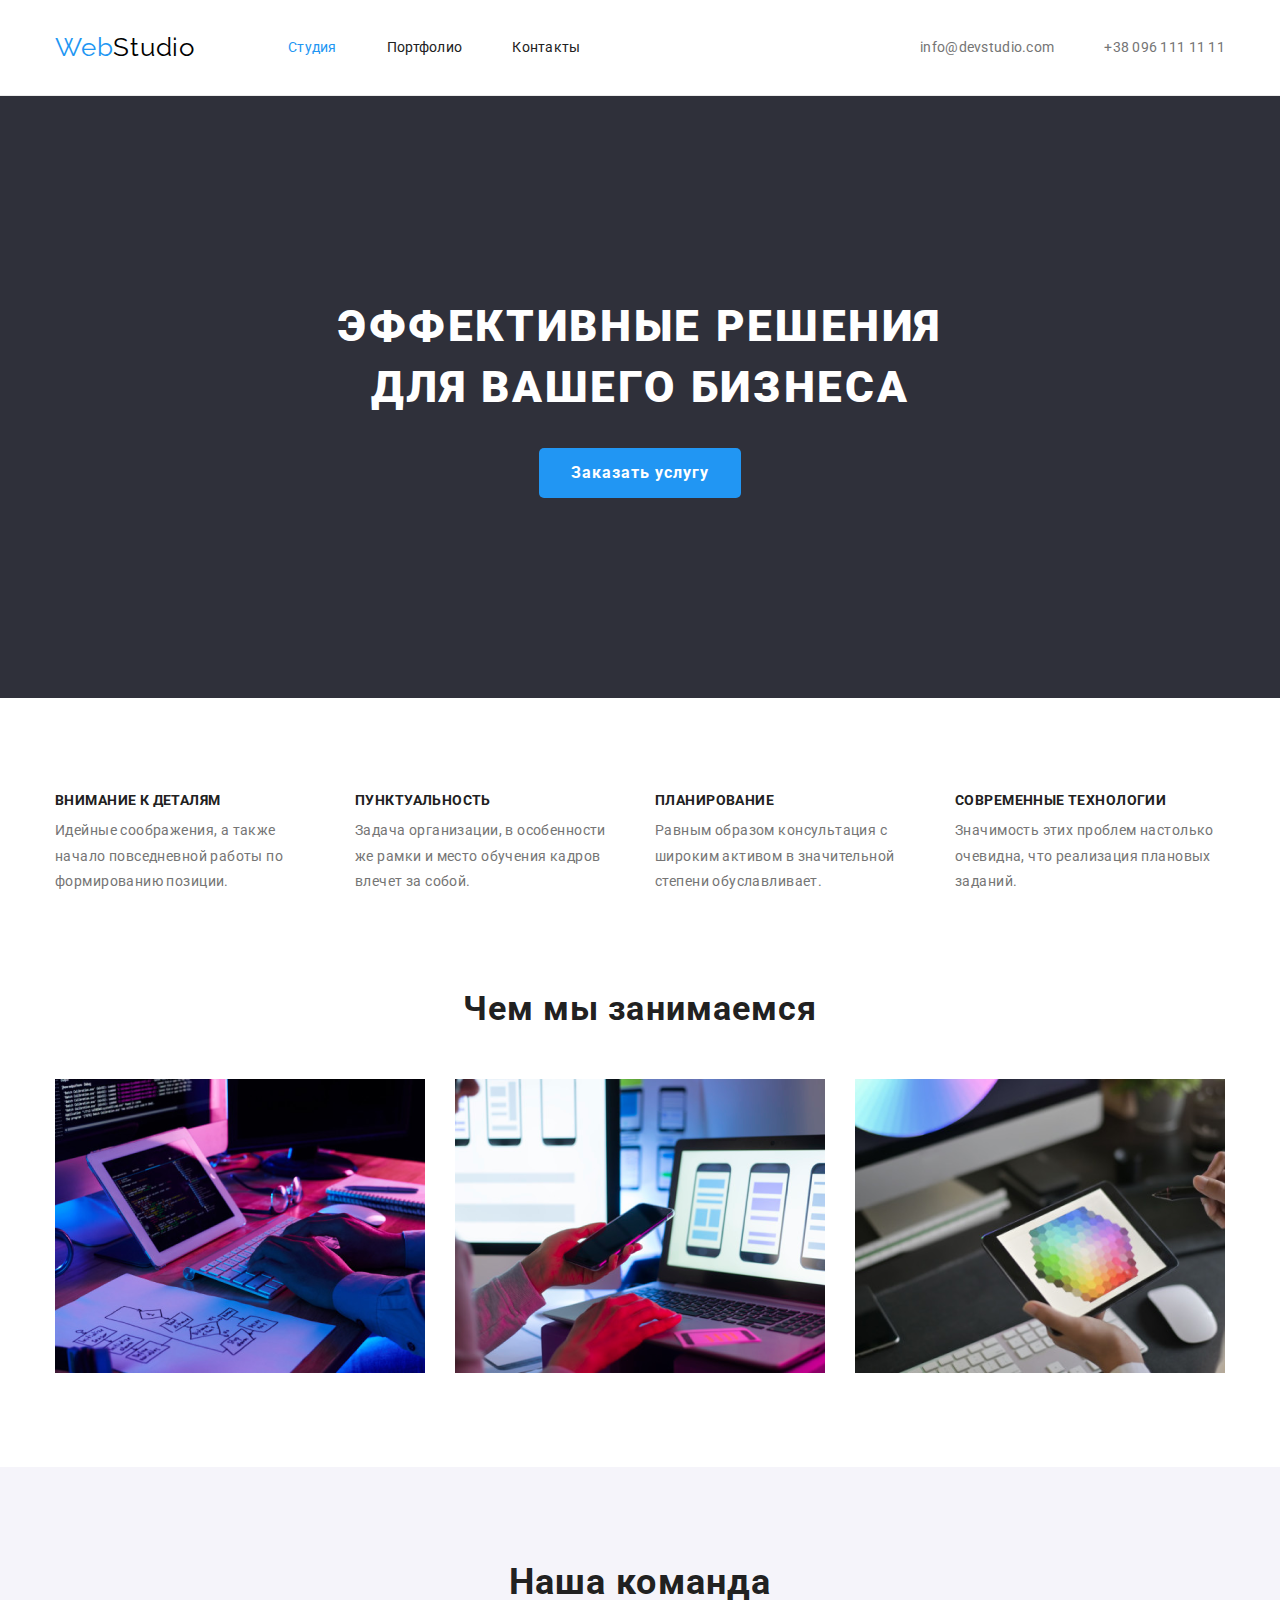
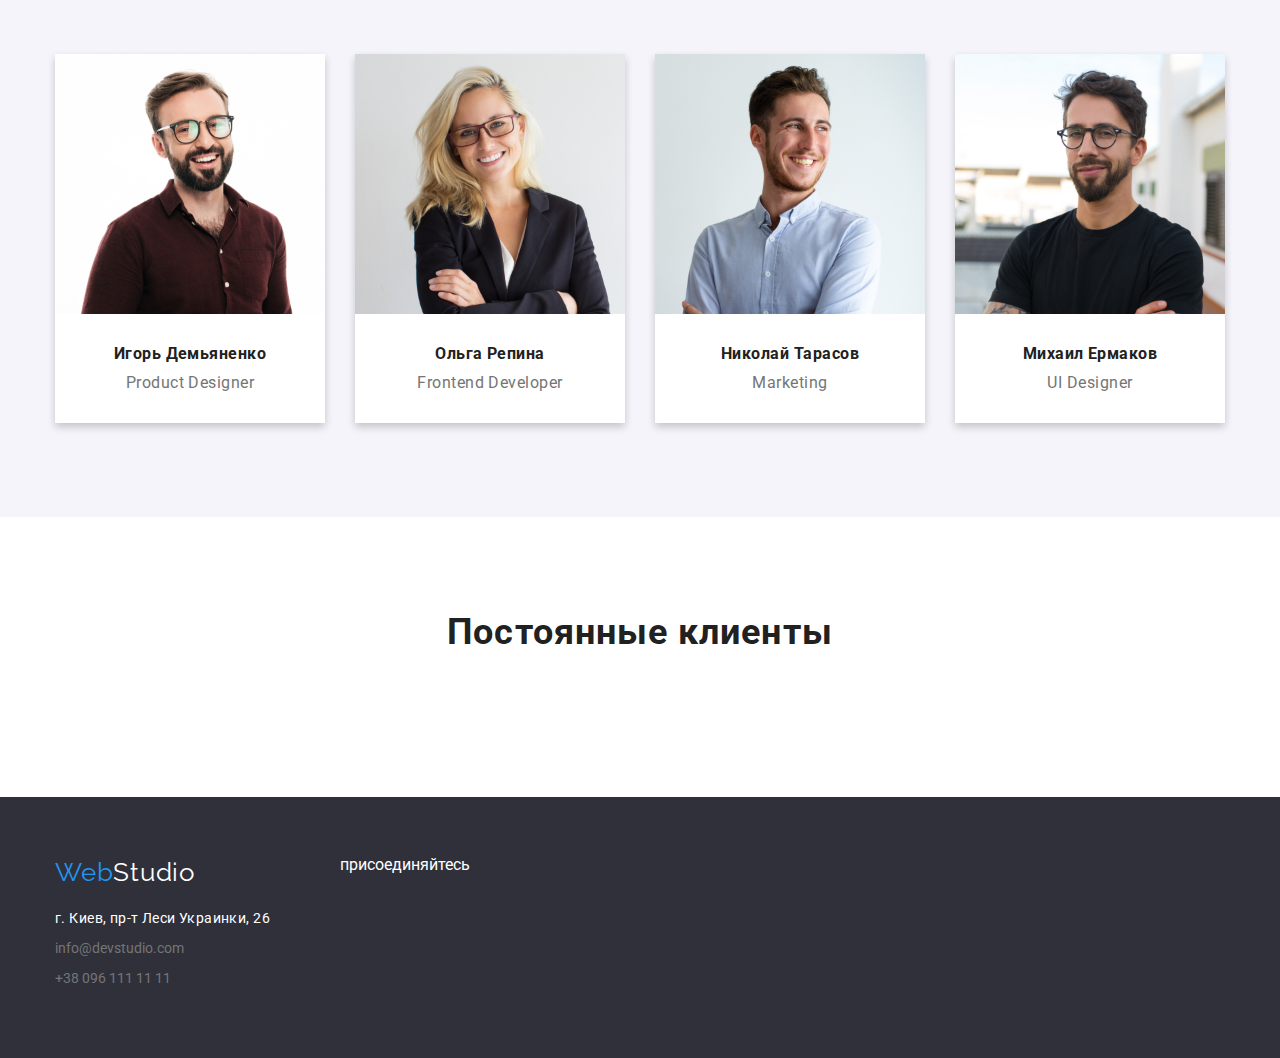
==== index.html @ 0200d891 "preparation for icons" ====
<!DOCTYPE html>
<html lang="en">
<head>
    <meta charset="UTF-8">
    <meta name="viewport" content="width=device-width, initial-scale=1.0">
    <meta http-equiv="X-UA-Compatible" content="ie=edge">
    <link rel="stylesheet" href="./css/normalize.css">
    <link rel="preconnect" href="https://fonts.gstatic.com">
    <link href="https://fonts.googleapis.com/css2?family=Roboto:wght@400;500;700;900&display=swap" rel="stylesheet">
    <link href="https://fonts.googleapis.com/css2?family=Raleway:wght@700&display=swap" rel="stylesheet">
    <link rel="stylesheet" href="./css/variables.css">
    <link rel="stylesheet" href="./css/style.css">
    <title>Studio</title>
</head>
<body>
    <header class="sec-header">
        <div class="container header">
            <nav class="header-nav">
                <a href="index.html"><span class="emblem">Web</span><span class="emblem-nav">Studio</span></a>
                <ul class="header-nav-list">
                    <li class="header-a"><a class="header-a-portfolio" href="index.html">Студия</a></li>
                    <li class="header-a"><a href="portfolio.html">Портфолио</a></li>
                    <li class="header-a"><a href="">Контакты</a></li>
                </ul>                                                                                 
            </nav>
            <ul class="header-nav-contacts">
                <li><a href="mailto:info@devstudio.com">info@devstudio.com</a></li>
                <li><a href="tel:+380961111111">+38 096 111 11 11</a></li>
            </ul>
        </div>
    </header>
    <main>
        <section class="ef-solutions">
            <div class="container solutions">
                <h1>Эффективные решения<br>для вашего бизнеса</h1>
                <button class="btn">Заказать услугу</button>
            </div>
        </section>
        <section class="sec-edge">
            <div class="container">
                <h2 hidden>Наши преимущества</h2>
                <ul class="edge">
                    <li>
                        <h3>Внимание к деталям</h3>
                        <p>Идейные соображения, а также начало повседневной работы по формированию позиции.</p>
                    </li>
                    <li>
                        <h3>Пунктуальность</h3>
                        <p>Задача организации, в особенности же рамки и место обучения кадров влечет за собой.</p>
                    </li>
                    <li>
                        <h3>Планирование</h3>
                        <p>Равным образом консультация с широким активом в значительной степени обуславливает.</p>
                    </li>
                    <li>
                        <h3>Современные технологии</h3>
                        <p>Значимость этих проблем настолько очевидна, что реализация плановых заданий.</p>
                    </li>
                </ul>
            </div>
        </section>
        <section class="we-doing">
            <div class="container ">
                <h2>Чем мы занимаемся</h2>
                <ul class="we-doing-images">
                    <li>
                        <img class="img" src="images/wawd_one.png" alt="ввод информации">
                    </li>
                    <li>
                        <img class="img" src="images/wawd_two.png" alt="сопоставление данных">
                    </li>
                    <li>
                        <img class="img" src="images/wawd_three.png" alt="анализ баз данных">
                    </li>
                </ul>
            </div>
        </section>
        <section class="sec-team">
            <div class="container">
                <h2>Наша команда</h2>
                <ul class="our-team">
                    <li>
                        <img src="./images/dem_igor.jpg" alt="Игорь Демьяненко">
                        <div class="team-card-text">
                            <h3>Игорь Демьяненко</h3>
                            <p>Product Designer</p>
                        </div>
                    </li>
                    <li>
                        <img src="./images/rep_olga.jpg" alt="Ольга Репина">
                        <div class="team-card-text">
                            <h3>Ольга Репина</h3>
                            <p>Frontend Developer</p>
                        </div>
                    </li>
                    <li>
                        <img src="./images/tar_nik.jpg" alt="Николай Тарасов">
                        <div class="team-card-text">
                            <h3>Николай Тарасов</h3>
                            <p>Marketing</p>
                        </div>
                    </li>
                    <li>
                        <img src="./images/erm_mich.jpg" alt="Михаил Ермаков">
                        <div class="team-card-text">
                            <h3>Михаил Ермаков</h3>
                            <p>UI Designer</p>
                        </div>
                    </li>
                </ul>
            </div>
        </section>
        <section class="const-clients">
            <div class="container">
                <h2>Постоянные клиенты</h2>
                <ul class="clients">
                    <li>
                    </li>
                    <li>
                    </li>
                    <li>
                    </li>
                    <li>
                    </li>
                    <li>
                    </li>
                    <li>
                    </li>
                </ul>
            </div>
        </section>
    </main> 
    <footer class="footer">
        <div class="container">
            <div class="footer-em">
                <a href="index.html"><span class="emblem">Web</span><span class="emblem-footer">Studio</span></a>
                <address class="footer-ad">г. Киев, пр-т Леси Украинки, 26</address>
                <ul>
                    <li><a href="mailto:info@devstudio.com">info@devstudio.com</a></li>
                    <li><a href="tel:+380961111111">+38 096 111 11 11</a></li>
                </ul>
            </div>
            <div class="footer-join">
                <p>присоединяйтесь</p>
                <ul>
                    <li></li>
                    <li></li>
                    <li></li>
                    <li></li>
                </ul>
            </div>
        </div>
    </footer> 
</body>
</html>
---- css/variables.css ----
:root {
    --main-text: rgba(33, 33, 33, 1);
    --ad-main-text: rgba(117, 117, 117, 1);
    --ad-hover-text: rgba(33, 150, 243, 1);
    --on-back-text-op60: rgba(255, 255, 255, 0.6);
    --on-back-text: rgba(255, 255, 255, 1);
    --emblem-text: rgba(0,0,0,1);
    --back-main: rgba(47, 48, 58, 1);
    --back-ad-main: rgba(245, 244, 250, 1);
    --back-ad-hover: rgba(33, 150, 243, 1);
    --back-team: rgba(255, 255, 255, 1);
    --line-view: rgba(238,238,238,1);
    --header-border: rgba(236,236,236,1);
}
---- css/style.css ----
body {
    font-family: 'Roboto', sans-serif;
    color: var(--main-text);
    line-height: 1.0;
}
img {
    display: block;
    max-width: 100%;
    height: auto;
}
.container {
    width: 1200px;
    padding: 0 15px;
    margin: 0 auto;
}
/* секция HEADER */
.sec-header {
    border-bottom: 1px solid var(--header-border);
}
.header,
.header-nav,  
.header-nav-list, 
.header-nav-contacts {
    display: flex;
}
.header {
    justify-content: space-between;
    align-items: center;
 }
.emblem {
    color: var(--ad-hover-text); 
    line-height: 1.2;
    letter-spacing: 0.03em;
}
.emblem-nav {
    color: var(--emblem-text);
    line-height: 1.2;
    letter-spacing: 0.03em;
}
.header-nav > a,
.footer-em > a {
    font-family: 'Raleway', sans-serif;
    font-size: 26px;
    padding-top: 32px;
    padding-bottom: 32px;
}
.header-nav-list {
    align-items: center;
    margin-left: 93px;
}
.header-nav-list a {
    display: block;
    color: var(--main-text);
    font-size: 14px;
    padding-top: 32px;
    padding-bottom: 32px;
    letter-spacing: 0.02em;
    line-height: 1.2;
}
.header-nav-list li {
    margin-right: 50px;
}
.header-nav-contacts li {
    margin-left: 50px;
}
.header-nav-list .header-a-portfolio {
    color: var(--ad-hover-text);
}
.header-nav-contacts a {
    display: block;
    color: var(--ad-main-text);
    font-size: 14px;
    letter-spacing: 0.02em;
    line-height: 1.2;
    padding-top: 32px;
    padding-bottom: 32px;
}
.header a:hover {
    color: var(--ad-hover-text);
    cursor: pointer;
}
/* секция ЭФФЕКТИВНЫЕ РЕШЕНИЯ */
.ef-solutions,
.footer {
    background-color: var(--back-main);
    padding: 200px 0;
}
.solutions {
    display: flex;
    flex-direction: column;
    align-items: center;
}
.solutions h1 {
    color: var(--on-back-text);
    justify-content: center;
    text-align: center;
    margin: 0 0 30px 0;
    font-size: 44px;
    font-weight: 900;
    text-transform: uppercase;
    letter-spacing: 0.06em;
    line-height: 1.38;
}
.btn {
    background-color: var(--back-ad-hover);
    color: var(--on-back-text);
    font-weight: 700;
    letter-spacing: 0.06em;
    line-height: 1.87;
    padding: 10px 32px;
    border-radius: 5px;
    border: none;
}
.btn:hover {
    cursor: pointer;
}
/* секция НАШИ ПРЕИМУЩЕСТВА */
.sec-edge {
    padding: 94px 0;
}
.edge {
    display: flex;
    justify-content: space-between;
}
.edge li {
    width: 270px;
}
.edge h3 {
    text-transform: uppercase;
    font-size: 14px;
    color: var(--main-text);
    margin: 0 0 10px 0;
    line-height: 1.2;
    letter-spacing: 0.03em;
}
.edge p {
    font-size: 14px;
    color: var(--ad-main-text);
    padding: 0;
    margin: 0;
    line-height: 1.8;
    letter-spacing: 0.03em;
}
/* секция ЧЕМ МЫ ЗАНИМАЕМСЯ */
.we-doing {
    padding-bottom: 94px;
}
.we-doing h2 {
    font-size: 34px;
    color: var(--main-text);
    text-align: center;
    line-height: 1.21;
    letter-spacing: 0.03em;
    margin: 0;
    margin-bottom: 50px;
}
.we-doing-images {
    display: flex;
    justify-content: space-between;
}
.img {
    width: 370px;
}
/* секция НАША КОМАНДА */
.sec-team {
    background-color: var(--back-ad-main);
    padding-top: 94px;
    padding-bottom: 94px;

}
.sec-team li:hover {
    cursor: pointer;
}
.sec-team h2 {
    color: var(--main-text);
    font-size: 36px;
    text-align: center;
    line-height: 1.2;
    letter-spacing: 0.03em;
    margin: 0;
    margin-bottom: 50px;
}
.our-team {
    display: flex;
    justify-content: space-between;
}
.our-team h3 {
    color: var(--main-text);
    font-size: 16px;
    line-height: 1.2;
    letter-spacing: 0.03em;
    margin: 0 0 10px 0;
}
.our-team p {
    color: var(--ad-main-text);
    line-height: 1.2;
    letter-spacing: 0.03em;
    margin: 0;
}
.our-team li {
    width: 270px;
    background-color: var(--back-team);
    box-shadow: 0 4px 8px 0 rgba(0,0,0,0.2);
}
.team-card-text {
    text-align: center;
    padding: 30px 0 30px 0;
}
/* секция ПОСТОЯННЫЕ КЛИЕНТЫ */
.const-clients {
    padding-top: 94px;
    padding-bottom: 94px;
}
.const-clients h2 {
    text-align: center;
    font-size: 36px;
    font-weight: bold;
    letter-spacing: 0.03em;
    line-height: 1.18;
    margin: 0 0 50px 0;
}

/* ПОРТФОЛИО */
.sec-view {
    padding: 94px 0 64px 0;
}
.sec-view li:hover {
    cursor: pointer;
}
.tools {
    display: flex;
    justify-content: center;
}
.tools li {
    margin-bottom: 50px;
}
.btns {
    background-color: var(--back-ad-main);
    color: var(--main-text);
    line-height: 1.6;
    letter-spacing: 0.04em;
    padding: 6px 22px;
    margin: 0 4px;
    border-radius: 5px;
    border: none;
    cursor: pointer;
}
.btns:hover {
    background-color: var(--back-ad-hover);
    color: var(--on-back-text);
}
.view {
    display: flex;
    flex-wrap: wrap;
    justify-content: space-between;
    margin: 0;
}
.view-card-text {
    padding: 20px 0 20px 24px;
}
.view li {
    width: 370px;
    border: 1px solid var(--line-view);
    margin-bottom: 30px;
}
.view h3 {
    color: var(--main-text);
    font-size: 18px;
    margin: 0 0 4px 0;
    line-height: 2.0;
}
.view p {
    color: var(--ad-main-text);
    line-height: 1.9;
    margin: 0;
}

/* секция FOOTER */
.footer {
    padding: 60px 0;
    margin: 0;
}
.footer .container {
    display: flex;
}
.footer-em {
    margin: 0 70px 0 0;
}
.footer-em > a {
    padding: 0;
}
.emblem-footer {
    color: var(--on-back-text);
    line-height: 1.2;
    letter-spacing: 0.03em;
}
.footer-ad {
    color: var(--on-back-text);
    font-size: 14px;
    line-height: 1.5;
    letter-spacing: 0.03em;
    margin: 20px 0 9px 0;
}
.footer li a {
    display: block;
    color: var(--ad-main-text);
    font-size: 14px;
    line-height: 1.5;
    margin: 0 0 9px 0;
}
.footer a:hover {
    color: var(--ad-hover-text);
    cursor: pointer;
}
.footer-join {
    color: var(--on-back-text);
}
.footer-join > p {
    margin: 0;
}
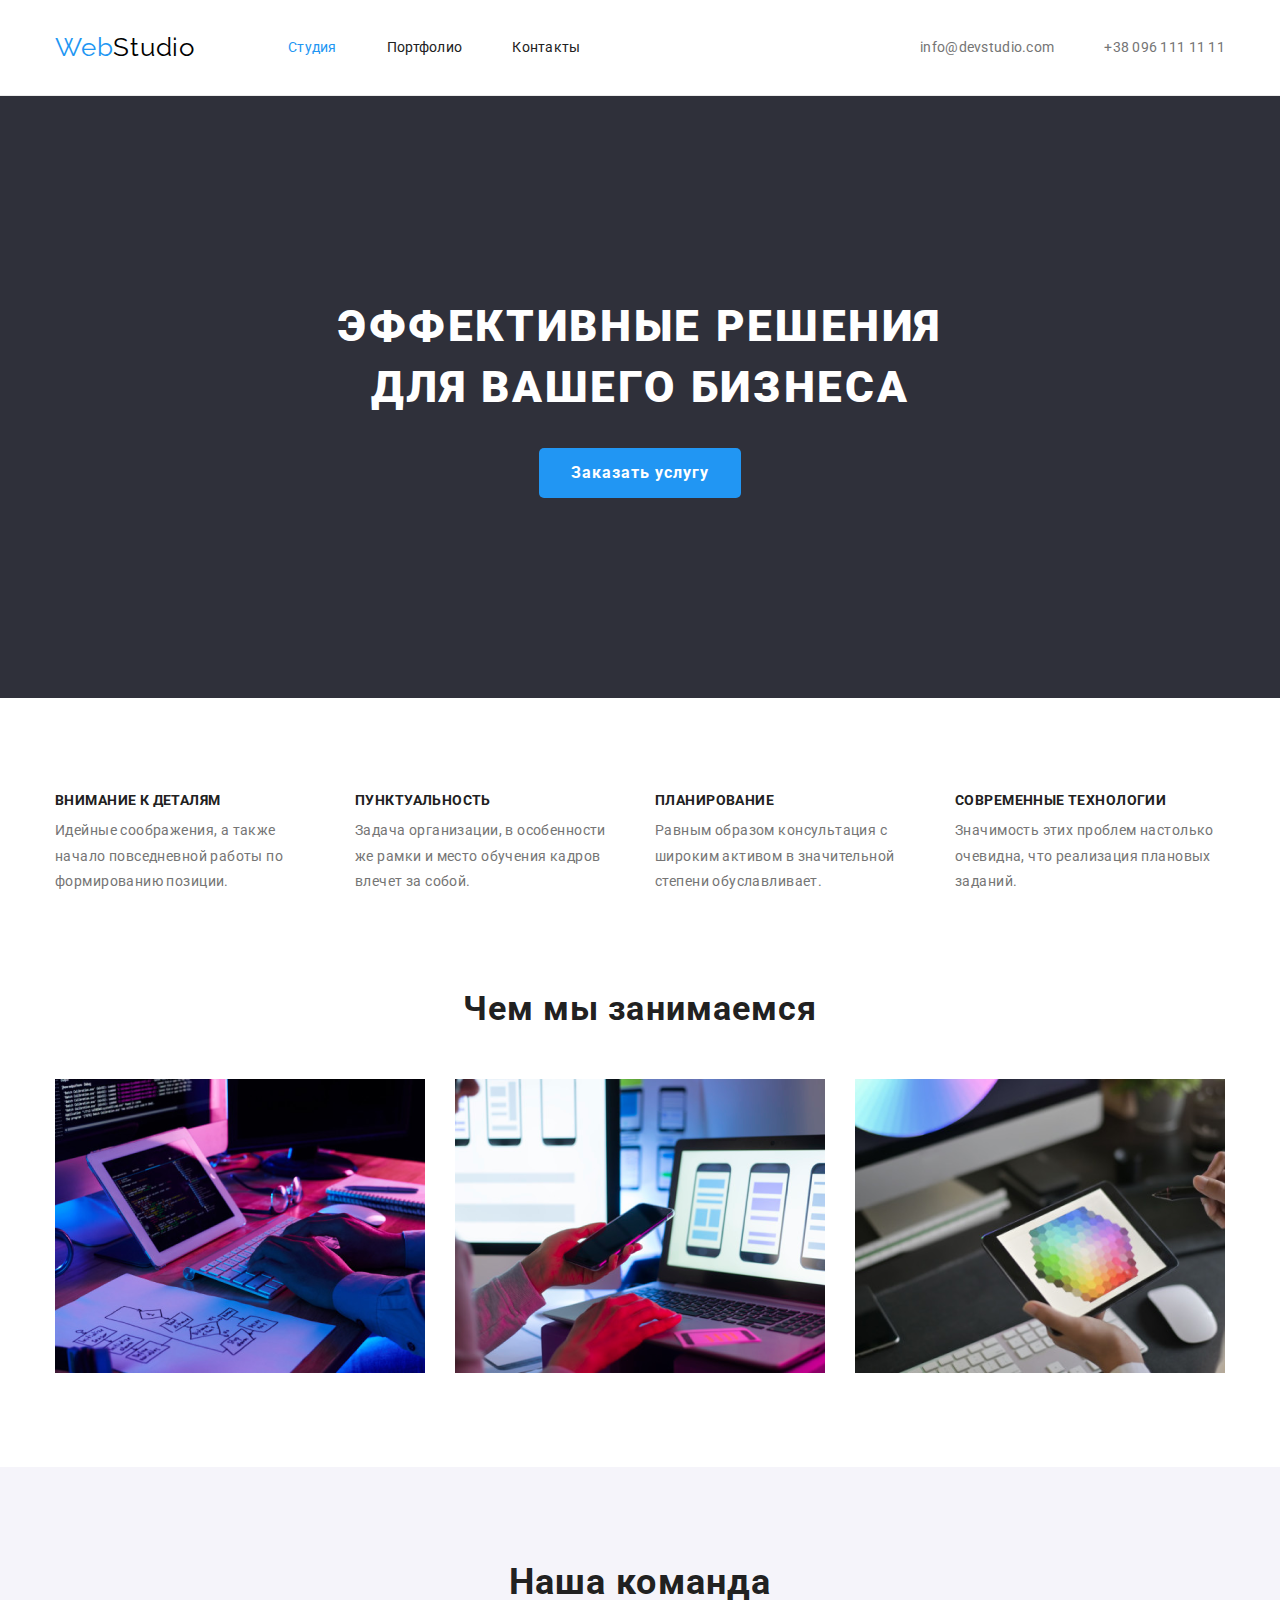
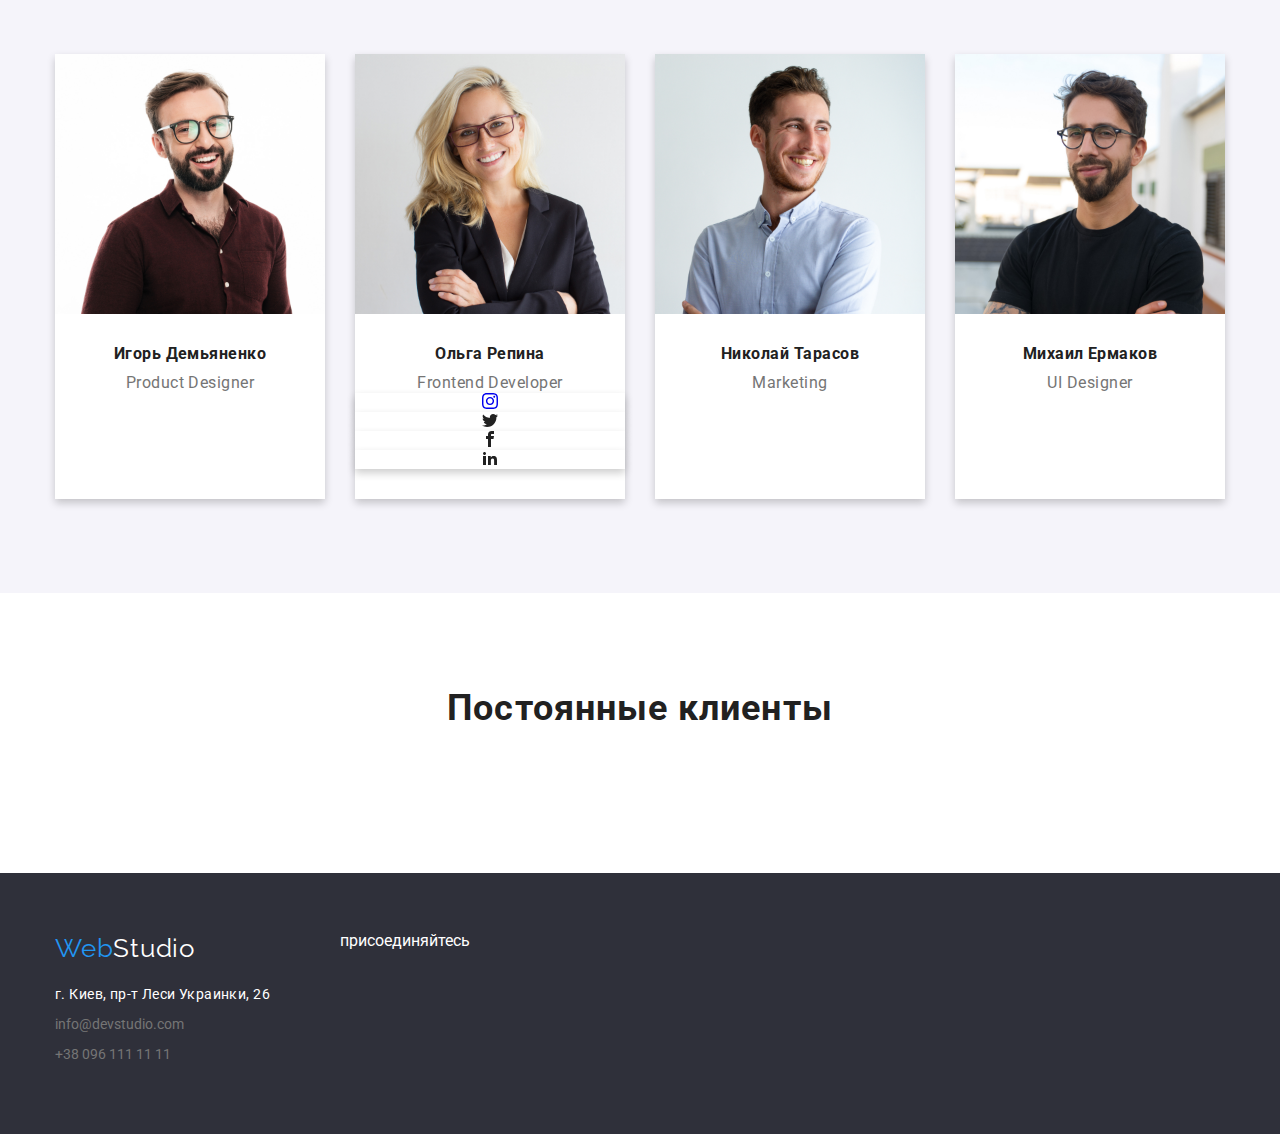
==== commit 61bfc747: "icon with problem" ====
--- a/index.html
+++ b/index.html
@@ -9,6 +9,7 @@
     <link href="https://fonts.googleapis.com/css2?family=Roboto:wght@400;500;700;900&display=swap" rel="stylesheet">
     <link href="https://fonts.googleapis.com/css2?family=Raleway:wght@700&display=swap" rel="stylesheet">
     <link rel="stylesheet" href="./css/variables.css">
+    <link rel="stylesheet" href="./images/icons/sprite.svg">
     <link rel="stylesheet" href="./css/style.css">
     <title>Studio</title>
 </head>
@@ -91,6 +92,31 @@
                         <div class="team-card-text">
                             <h3>Ольга Репина</h3>
                             <p>Frontend Developer</p>
+                            <ul>
+                                <li>
+                                    <a href="#">
+                                        <svg class="icon icon-instagram">
+                                            <use href="./images/icons/sprite.svg#icon-instagram"></use>
+                                            
+                                        </svg>
+                                    </a>
+                                </li>
+                                <li>
+                                    <svg class="icon icon-twitter">
+                                        <use href="./images/icons/sprite.svg#icon-twitter"></use>
+                                    </svg>
+                                </li>
+                                <li>
+                                    <svg class="icon icon-facebook">
+                                        <use xlink:href="./images/icons/sprite.svg#icon-facebook"></use>
+                                    </svg>
+                                </li>
+                                <li>
+                                    <svg class="icon icon-linkedin2">
+                                        <use xlink:href="./images/icons/sprite.svg#icon-linkedin2"></use>
+                                    </svg>
+                                </li>
+                            </ul>
                         </div>
                     </li>
                     <li>
@@ -115,16 +141,22 @@
                 <h2>Постоянные клиенты</h2>
                 <ul class="clients">
                     <li>
+                        
                     </li>
                     <li>
+
                     </li>
                     <li>
+
                     </li>
                     <li>
+
                     </li>
                     <li>
+
                     </li>
                     <li>
+
                     </li>
                 </ul>
             </div>
@@ -143,10 +175,18 @@
             <div class="footer-join">
                 <p>присоединяйтесь</p>
                 <ul>
-                    <li></li>
-                    <li></li>
-                    <li></li>
-                    <li></li>
+                    <li>
+
+                    </li>
+                    <li>
+
+                    </li>
+                    <li>
+
+                    </li>
+                    <li>
+
+                    </li>
                 </ul>
             </div>
         </div>
--- a/css/style.css
+++ b/css/style.css
@@ -8,6 +8,14 @@
     max-width: 100%;
     height: auto;
 }
+.icon {
+    display: inline-block;
+    width: 1em;
+    height: 1em;
+    stroke-width: 0;
+    stroke: currentColor;
+    fill: currentColor;
+  }
 .container {
     width: 1200px;
     padding: 0 15px;
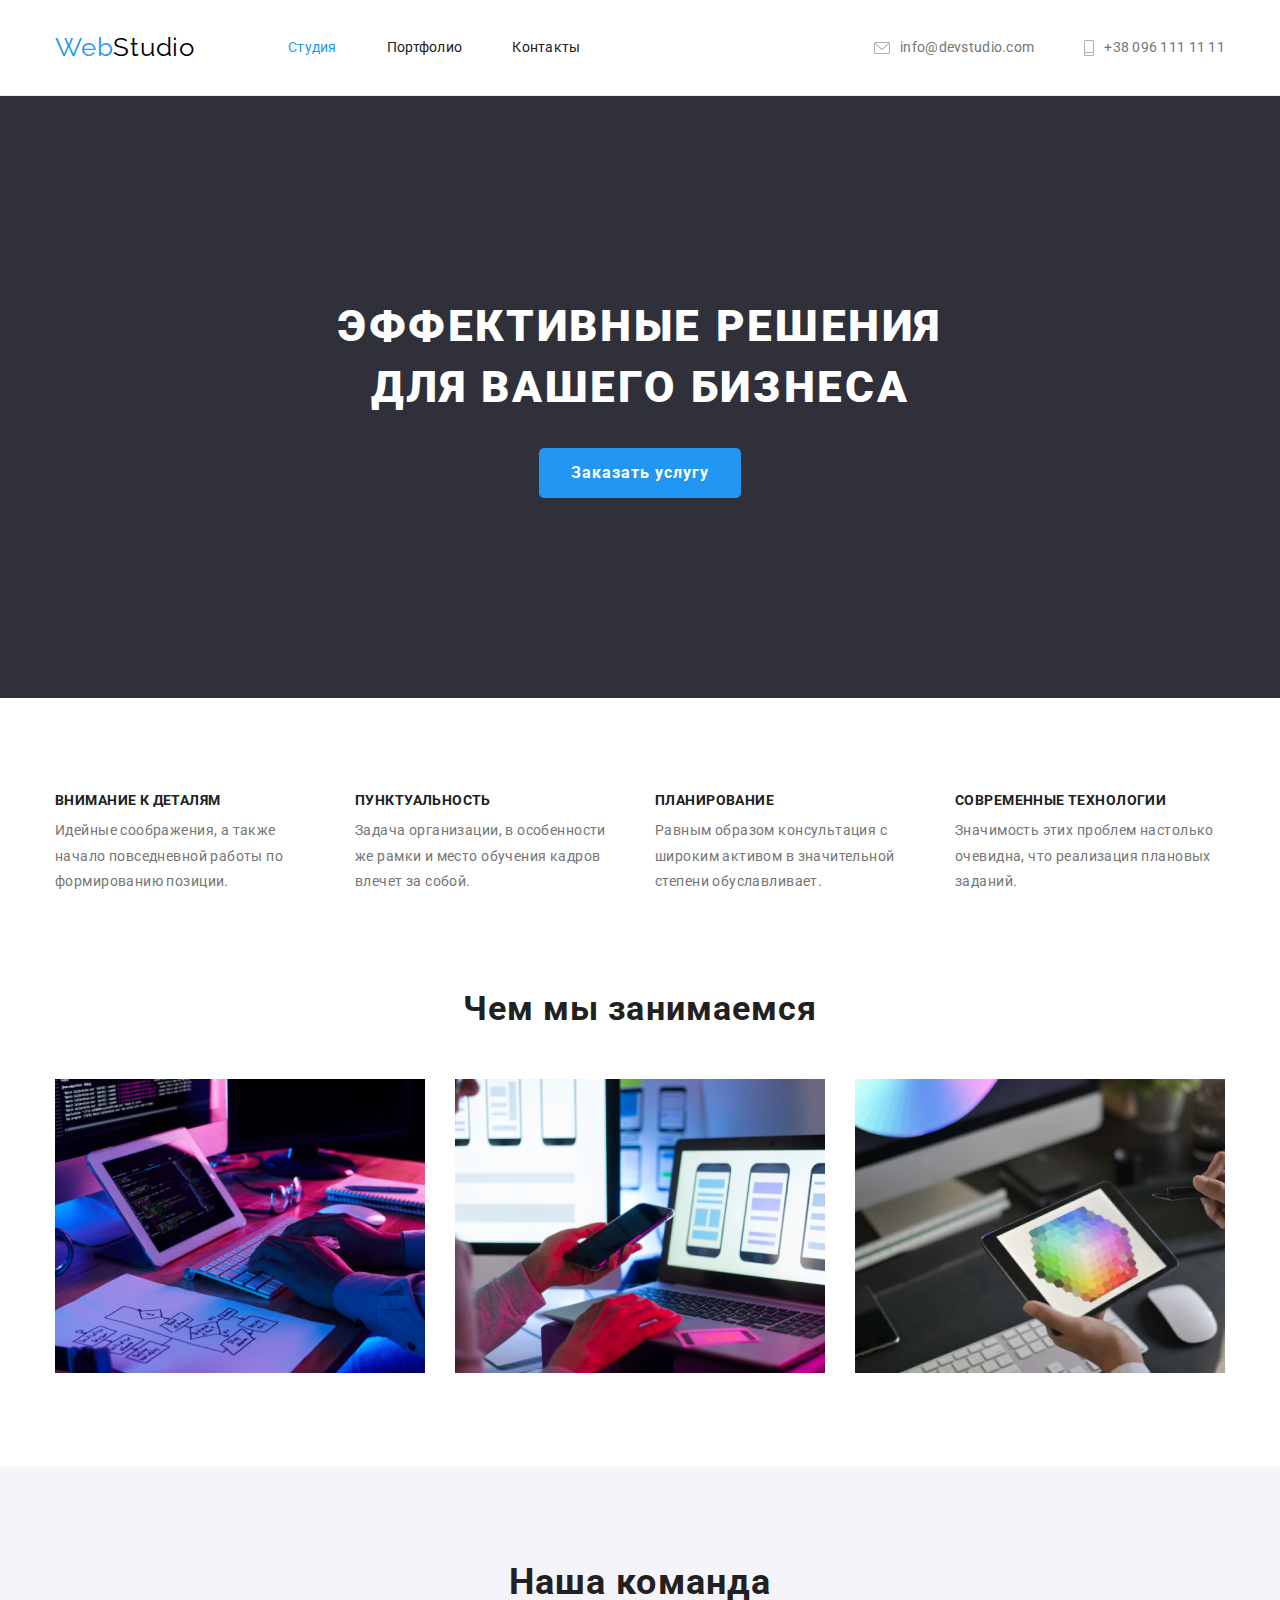
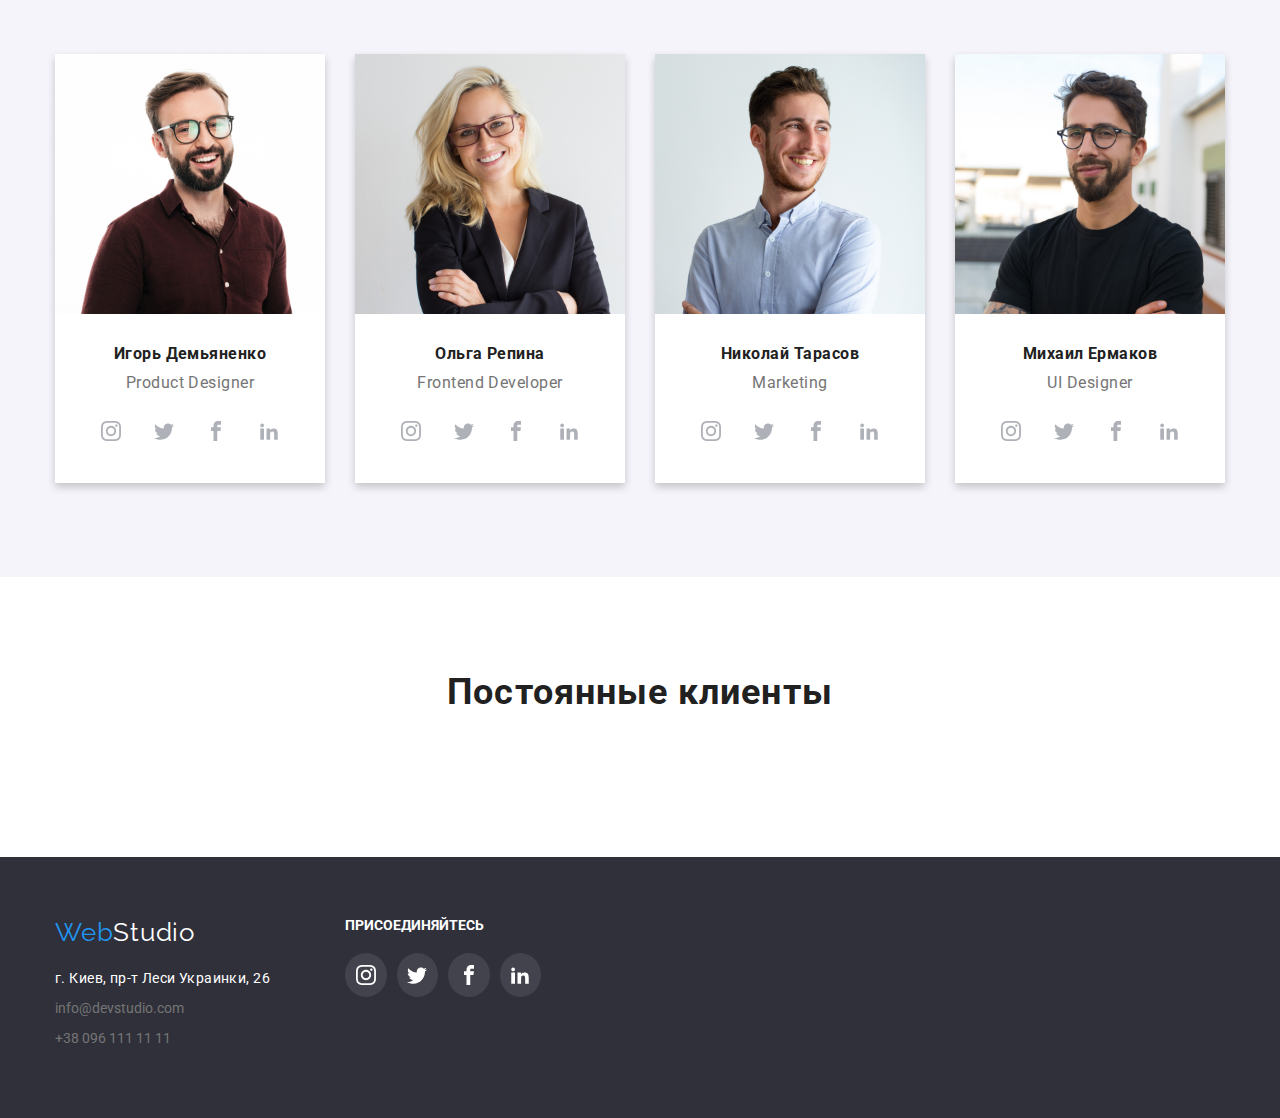
==== commit 8155a893: "social icon" ====
--- a/index.html
+++ b/index.html
@@ -25,8 +25,18 @@
                 </ul>                                                                                 
             </nav>
             <ul class="header-nav-contacts">
-                <li><a href="mailto:info@devstudio.com">info@devstudio.com</a></li>
-                <li><a href="tel:+380961111111">+38 096 111 11 11</a></li>
+                <li class="header-icon-text">
+                    <svg class="icon icon-envelope">
+                        <use href="./images/icons/sprite.svg#envelope"></use>
+                    </svg>
+                    <a href="mailto:info@devstudio.com">info@devstudio.com</a>
+                </li>
+                <li class="header-icon-text">
+                    <svg class="icon icon-phone">
+                        <use href="./images/icons/sprite.svg#phone"></use>
+                    </svg>
+                    <a href="tel:+380961111111">+38 096 111 11 11</a>
+                </li>
             </ul>
         </div>
     </header>
@@ -85,6 +95,37 @@
                         <div class="team-card-text">
                             <h3>Игорь Демьяненко</h3>
                             <p>Product Designer</p>
+                            <ul class="social-icon">
+                                <li>
+                                    <a href="">
+                                        <svg class="icon icon-team">
+                                        <use href="./images/icons/sprite.svg#icon-instagram" ></use>
+                                        </svg>
+                                    </a>
+                                </li>
+                                <li>
+                                    <a href="">
+                                        <svg class="icon icon-team">
+                                            <use href="./images/icons/sprite.svg#icon-twitter"></use>
+                                        </svg>
+                                    </a>
+                                </li>
+                                <li>
+                                    <a href="">
+                                        <svg class="icon icon-team">
+                                            <use xlink:href="./images/icons/sprite.svg#icon-facebook"></use>
+                                        </svg>
+                                    </a>
+                                </li>
+                                <li>
+                                    <a href="">
+                                        <svg class="icon icon-team">
+                                            <use xlink:href="./images/icons/sprite.svg#icon-linkedin2"></use>
+                                        </svg>
+                                    </a>
+                                </li>
+                            </ul>
+
                         </div>
                     </li>
                     <li>
@@ -92,29 +133,34 @@
                         <div class="team-card-text">
                             <h3>Ольга Репина</h3>
                             <p>Frontend Developer</p>
-                            <ul>
-                                <li>
-                                    <a href="#">
-                                        <svg class="icon icon-instagram">
-                                            <use href="./images/icons/sprite.svg#icon-instagram"></use>
-                                            
-                                        </svg>
-                                    </a>
-                                </li>
-                                <li>
-                                    <svg class="icon icon-twitter">
-                                        <use href="./images/icons/sprite.svg#icon-twitter"></use>
-                                    </svg>
-                                </li>
-                                <li>
-                                    <svg class="icon icon-facebook">
-                                        <use xlink:href="./images/icons/sprite.svg#icon-facebook"></use>
-                                    </svg>
-                                </li>
-                                <li>
-                                    <svg class="icon icon-linkedin2">
-                                        <use xlink:href="./images/icons/sprite.svg#icon-linkedin2"></use>
-                                    </svg>
+                            <ul class="social-icon">
+                                <li>
+                                    <a href="">
+                                        <svg class="icon icon-team">
+                                        <use href="./images/icons/sprite.svg#icon-instagram" ></use>
+                                        </svg>
+                                    </a>
+                                </li>
+                                <li>
+                                    <a href="">
+                                        <svg class="icon icon-team">
+                                            <use href="./images/icons/sprite.svg#icon-twitter"></use>
+                                        </svg>
+                                    </a>
+                                </li>
+                                <li>
+                                    <a href="">
+                                        <svg class="icon icon-team">
+                                            <use xlink:href="./images/icons/sprite.svg#icon-facebook"></use>
+                                        </svg>
+                                    </a>
+                                </li>
+                                <li>
+                                    <a href="">
+                                        <svg class="icon icon-team">
+                                            <use xlink:href="./images/icons/sprite.svg#icon-linkedin2"></use>
+                                        </svg>
+                                    </a>
                                 </li>
                             </ul>
                         </div>
@@ -124,6 +170,37 @@
                         <div class="team-card-text">
                             <h3>Николай Тарасов</h3>
                             <p>Marketing</p>
+                            <ul class="social-icon">
+                                <li>
+                                    <a href="">
+                                        <svg class="icon icon-team">
+                                        <use href="./images/icons/sprite.svg#icon-instagram" ></use>
+                                        </svg>
+                                    </a>
+                                </li>
+                                <li>
+                                    <a href="">
+                                        <svg class="icon icon-team">
+                                            <use href="./images/icons/sprite.svg#icon-twitter"></use>
+                                        </svg>
+                                    </a>
+                                </li>
+                                <li>
+                                    <a href="">
+                                        <svg class="icon icon-team">
+                                            <use href="./images/icons/sprite.svg#icon-facebook"></use>
+                                        </svg>
+                                    </a>
+                                </li>
+                                <li>
+                                    <a href="">
+                                        <svg class="icon icon-team">
+                                            <use xlink:href="./images/icons/sprite.svg#icon-linkedin2"></use>
+                                        </svg>
+                                    </a>
+                                </li>
+                            </ul>
+
                         </div>
                     </li>
                     <li>
@@ -131,6 +208,37 @@
                         <div class="team-card-text">
                             <h3>Михаил Ермаков</h3>
                             <p>UI Designer</p>
+                            <ul class="social-icon">
+                                <li>
+                                    <a href="">
+                                        <svg class="icon icon-team">
+                                        <use href="./images/icons/sprite.svg#icon-instagram" ></use>
+                                        </svg>
+                                    </a>
+                                </li>
+                                <li>
+                                    <a href="">
+                                        <svg class="icon icon-team">
+                                            <use href="./images/icons/sprite.svg#icon-twitter"></use>
+                                        </svg>
+                                    </a>
+                                </li>
+                                <li>
+                                    <a href="">
+                                        <svg class="icon icon-team">
+                                            <use xlink:href="./images/icons/sprite.svg#icon-facebook"></use>
+                                        </svg>
+                                    </a>
+                                </li>
+                                <li>
+                                    <a href="">
+                                        <svg class="icon icon-team">
+                                            <use xlink:href="./images/icons/sprite.svg#icon-linkedin2"></use>
+                                        </svg>
+                                    </a>
+                                </li>
+                            </ul>
+
                         </div>
                     </li>
                 </ul>
@@ -168,27 +276,47 @@
                 <a href="index.html"><span class="emblem">Web</span><span class="emblem-footer">Studio</span></a>
                 <address class="footer-ad">г. Киев, пр-т Леси Украинки, 26</address>
                 <ul>
-                    <li><a href="mailto:info@devstudio.com">info@devstudio.com</a></li>
-                    <li><a href="tel:+380961111111">+38 096 111 11 11</a></li>
+                    <li>
+                        <a class="footer-a" href="mailto:info@devstudio.com">info@devstudio.com</a>
+                    </li>
+                    <li>
+                        <a class="footer-a" href="tel:+380961111111">+38 096 111 11 11</a>
+                    </li>
                 </ul>
             </div>
             <div class="footer-join">
                 <p>присоединяйтесь</p>
-                <ul>
-                    <li>
-
-                    </li>
-                    <li>
-
-                    </li>
-                    <li>
-
-                    </li>
-                    <li>
-
-                    </li>
-                </ul>
-            </div>
+                <ul class="social-icon">
+                    <li>
+                        <a class="footer-social-icon-a" href="">
+                            <svg class="icon icon-f">
+                                <use href="./images/icons/sprite.svg#icon-instagram" ></use>
+                            </svg>
+                        </a>
+                    </li>
+                    <li>
+                        <a class="footer-social-icon-a"href="">
+                            <svg class="icon icon-f">
+                                <use href="./images/icons/sprite.svg#icon-twitter"></use>
+                            </svg>
+                        </a>
+                    </li>
+                    <li>
+                        <a class="footer-social-icon-a"href="">
+                            <svg class="icon icon-f">
+                                <use href="./images/icons/sprite.svg#icon-facebook"></use>
+                            </svg>
+                        </a>
+                    </li>
+                    <li>
+                        <a class="footer-social-icon-a"href="">
+                            <svg class="icon icon-f">
+                                <use href="./images/icons/sprite.svg#icon-linkedin2"></use>
+                            </svg>
+                        </a>
+                    </li>
+                </ul>
+</div>
         </div>
     </footer> 
 </body>
--- a/css/variables.css
+++ b/css/variables.css
@@ -11,6 +11,8 @@
     --back-team: rgba(255, 255, 255, 1);
     --line-view: rgba(238,238,238,1);
     --header-border: rgba(236,236,236,1);
+    --social-icon-main: rgba(175,177,184,1);
+    --social-icon-ad-main: rgba(238,238,238,0.1);
 }
 
 
--- a/css/style.css
+++ b/css/style.css
@@ -10,11 +10,10 @@
 }
 .icon {
     display: inline-block;
-    width: 1em;
-    height: 1em;
+    width: 20px;
+    height: 44px;
     stroke-width: 0;
-    stroke: currentColor;
-    fill: currentColor;
+    fill: var(--social-icon-main);
   }
 .container {
     width: 1200px;
@@ -82,9 +81,27 @@
     line-height: 1.2;
     padding-top: 32px;
     padding-bottom: 32px;
+    margin-left: 10px;
 }
 .header a:hover {
     color: var(--ad-hover-text);
+    cursor: pointer;
+}
+.header-icon-text {
+    display: flex;
+    align-items: center;
+}
+.icon-envelope {
+    width: 16px;
+}
+.icon-envelope:hover {
+    fill: var(--ad-hover-text);
+}
+.icon-phone {
+    width: 10px;
+}
+.icon-phone:hover {
+    fill: var(--ad-hover-text);
     cursor: pointer;
 }
 /* секция ЭФФЕКТИВНЫЕ РЕШЕНИЯ */
@@ -174,10 +191,6 @@
     background-color: var(--back-ad-main);
     padding-top: 94px;
     padding-bottom: 94px;
-
-}
-.sec-team li:hover {
-    cursor: pointer;
 }
 .sec-team h2 {
     color: var(--main-text);
@@ -205,7 +218,7 @@
     letter-spacing: 0.03em;
     margin: 0;
 }
-.our-team li {
+.our-team > li {
     width: 270px;
     background-color: var(--back-team);
     box-shadow: 0 4px 8px 0 rgba(0,0,0,0.2);
@@ -213,6 +226,22 @@
 .team-card-text {
     text-align: center;
     padding: 30px 0 30px 0;
+}
+.social-icon {
+    display: flex;
+    padding: 16px 30px 0px 30px;
+}
+.social-icon li {
+    width: 44px;
+    height: 44px;
+    border-radius: 50%;
+    margin: 0 5px;
+}
+.social-icon li:hover {
+    background-color: var(--back-ad-hover);
+}
+.icon-team:hover {
+    fill: var(--on-back-text);
 }
 /* секция ПОСТОЯННЫЕ КЛИЕНТЫ */
 .const-clients {
@@ -309,7 +338,7 @@
     letter-spacing: 0.03em;
     margin: 20px 0 9px 0;
 }
-.footer li a {
+.footer-a {
     display: block;
     color: var(--ad-main-text);
     font-size: 14px;
@@ -325,5 +354,26 @@
 }
 .footer-join > p {
     margin: 0;
+    padding-left: 5px;
+    text-transform: uppercase;
+    font-weight: 700;
+    font-size: 14px;
+    line-height: 1.15;
+}
+.footer .social-icon {
+    width: 206px;
+    padding: 20px 0 0 0;
+}
+.footer-social-icon-a {
+    display: flex;
+    justify-content: center;
+    background-color: var(--social-icon-ad-main);
+    border-radius: 50%;
+}
+.footer-social-icon-a:hover {
+    background-color: var(--back-ad-hover);
+}
+.icon-f {
+    fill: var(--on-back-text);
 }
 
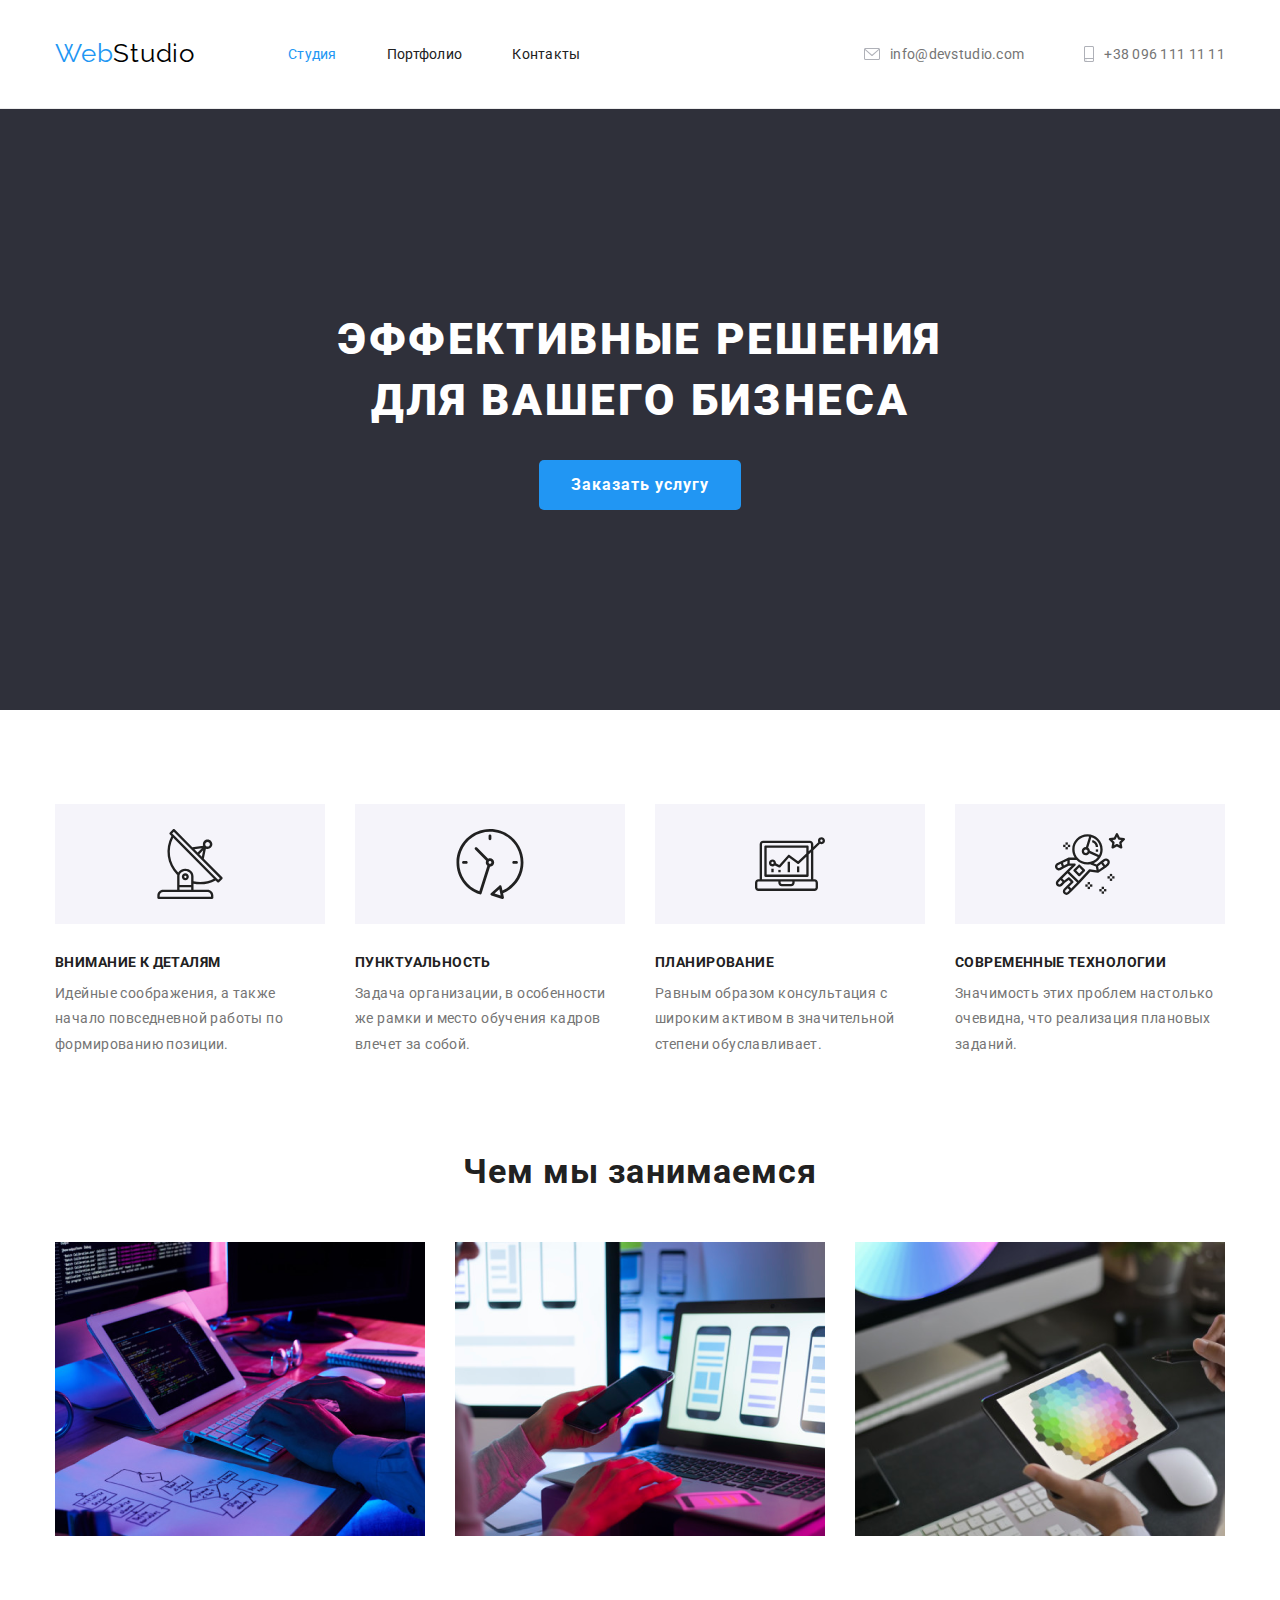
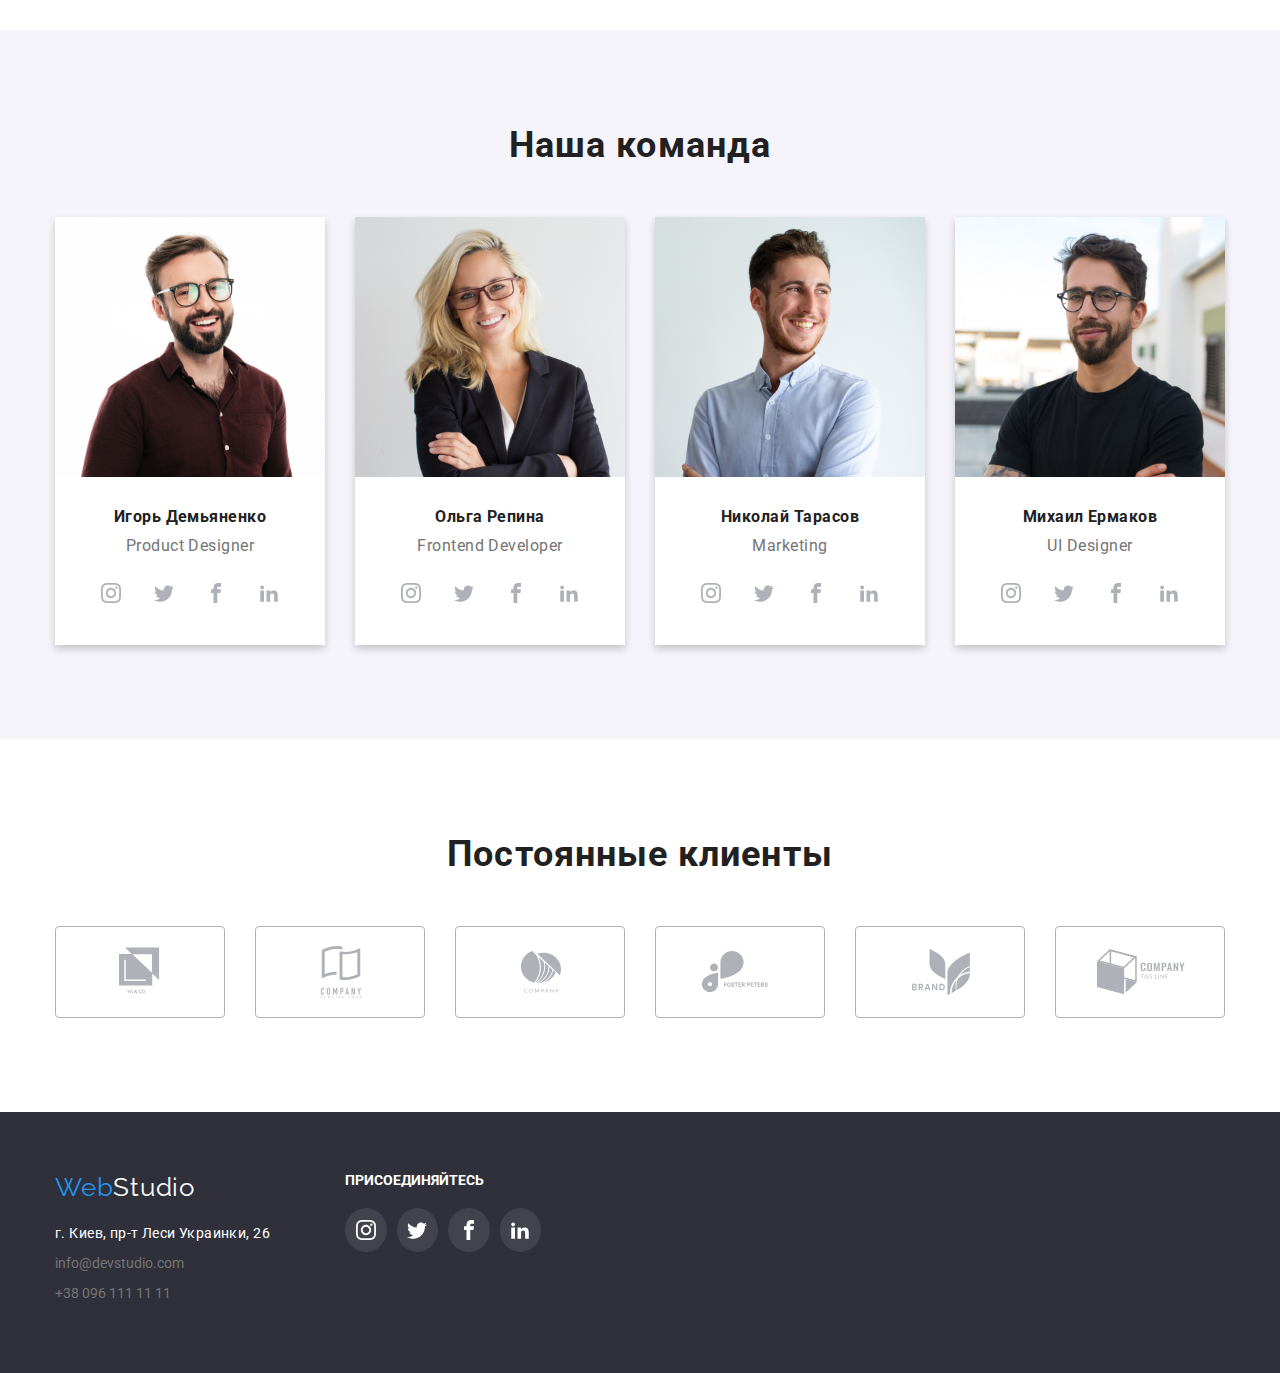
==== commit 97c2a2aa: "without doble hover" ====
--- a/index.html
+++ b/index.html
@@ -22,19 +22,23 @@
                     <li class="header-a"><a class="header-a-portfolio" href="index.html">Студия</a></li>
                     <li class="header-a"><a href="portfolio.html">Портфолио</a></li>
                     <li class="header-a"><a href="">Контакты</a></li>
-                </ul>                                                                                 
+                </ul>                                                                  
             </nav>
             <ul class="header-nav-contacts">
                 <li class="header-icon-text">
-                    <svg class="icon icon-envelope">
-                        <use href="./images/icons/sprite.svg#envelope"></use>
-                    </svg>
+                    <a href="">
+                        <svg class="icon icon-envelope">
+                            <use href="./images/icons/sprite.svg#envelope"></use>
+                        </svg>
+                    </a>
                     <a href="mailto:info@devstudio.com">info@devstudio.com</a>
                 </li>
                 <li class="header-icon-text">
-                    <svg class="icon icon-phone">
-                        <use href="./images/icons/sprite.svg#phone"></use>
-                    </svg>
+                    <a href="">
+                        <svg class="icon icon-phone">
+                            <use href="./images/icons/sprite.svg#phone"></use>
+                        </svg>
+                    </a>
                     <a href="tel:+380961111111">+38 096 111 11 11</a>
                 </li>
             </ul>
@@ -51,19 +55,39 @@
             <div class="container">
                 <h2 hidden>Наши преимущества</h2>
                 <ul class="edge">
-                    <li>
+                    <li class="edge-icon">
+                        <div class="edge-icon-bg">
+                            <svg class="icon icon-antenna">
+                                <use href="./images/icons/sprite.svg#antenna"></use>
+                            </svg>
+                        </div>
                         <h3>Внимание к деталям</h3>
                         <p>Идейные соображения, а также начало повседневной работы по формированию позиции.</p>
                     </li>
-                    <li>
+                    <li class="edge-icon">
+                        <div class="edge-icon-bg">
+                            <svg class="icon icon-clock">
+                            <use href="./images/icons/sprite.svg#clock"></use>
+                            </svg>
+                        </div>
                         <h3>Пунктуальность</h3>
                         <p>Задача организации, в особенности же рамки и место обучения кадров влечет за собой.</p>
                     </li>
-                    <li>
+                    <li class="edge-icon">
+                        <div class="edge-icon-bg">
+                            <svg class="icon icon-diagram">
+                            <use href="./images/icons/sprite.svg#diagram"></use>
+                            </svg>
+                        </div>
                         <h3>Планирование</h3>
                         <p>Равным образом консультация с широким активом в значительной степени обуславливает.</p>
                     </li>
-                    <li>
+                    <li class="edge-icon">
+                        <div class="edge-icon-bg">
+                            <svg class="icon icon-astronavt">
+                            <use href="./images/icons/sprite.svg#astronavt"></use>
+                            </svg>
+                        </div>
                         <h3>Современные технологии</h3>
                         <p>Значимость этих проблем настолько очевидна, что реализация плановых заданий.</p>
                     </li>
@@ -248,23 +272,47 @@
             <div class="container">
                 <h2>Постоянные клиенты</h2>
                 <ul class="clients">
-                    <li>
-                        
-                    </li>
-                    <li>
-
-                    </li>
-                    <li>
-
-                    </li>
-                    <li>
-
-                    </li>
-                    <li>
-
-                    </li>
-                    <li>
-
+                    <li class="client client-yaco">
+                        <a href="">
+                            <svg class="icon icon-yaco">
+                                <use href="./images/icons/sprite.svg#yaco"></use>
+                            </svg>
+                        </a>
+                    </li>
+                    <li class="client client-tagline">
+                        <a href="">
+                            <svg class="icon icon-tagline">
+                                <use href="./images/icons/sprite.svg#tagline"></use>
+                            </svg>
+                        </a>
+                    </li>
+                    <li class="client client-company">
+                        <a href="">
+                            <svg class="icon icon-company">
+                                <use href="./images/icons/sprite.svg#company"></use>
+                            </svg>
+                        </a>
+                    </li>
+                    <li class="client client-foster">
+                        <a href="">
+                            <svg class="icon icon-foster">
+                                <use href="./images/icons/sprite.svg#foster"></use>
+                            </svg>
+                        </a>
+                    </li>
+                    <li class="client client-brand">
+                        <a href="">
+                            <svg class="icon icon-brand">
+                                <use href="./images/icons/sprite.svg#brand"></use>
+                            </svg>
+                        </a>
+                    </li>
+                    <li class="client client-companytl">
+                        <a href="">
+                            <svg class="icon icon-companytl">
+                                <use href="./images/icons/sprite.svg#companytl"></use>
+                            </svg>
+                        </a>
                     </li>
                 </ul>
             </div>
@@ -316,7 +364,7 @@
                         </a>
                     </li>
                 </ul>
-</div>
+            </div>
         </div>
     </footer> 
 </body>
--- a/css/style.css
+++ b/css/style.css
@@ -87,24 +87,25 @@
     color: var(--ad-hover-text);
     cursor: pointer;
 }
+.header-icon-text svg {
+    display: block;
+}
 .header-icon-text {
     display: flex;
     align-items: center;
+}
+.header-icon-text:hover {
+    color: var(--ad-hover-text);
+}
+.header-icon-text svg:hover {
+    fill: var(--ad-hover-text);
 }
 .icon-envelope {
     width: 16px;
 }
-.icon-envelope:hover {
-    fill: var(--ad-hover-text);
-}
 .icon-phone {
     width: 10px;
 }
-.icon-phone:hover {
-    fill: var(--ad-hover-text);
-    cursor: pointer;
-}
-/* секция ЭФФЕКТИВНЫЕ РЕШЕНИЯ */
 .ef-solutions,
 .footer {
     background-color: var(--back-main);
@@ -166,6 +167,25 @@
     line-height: 1.8;
     letter-spacing: 0.03em;
 }
+.icon-antenna,
+.icon-clock,
+.icon-diagram,
+.icon-astronavt {
+    width: 70px;
+    height: 70px;
+}
+.edge-icon svg {  
+    box-sizing: content-box ;
+    display: block;
+    padding: 25px 100px;
+    fill: var(--main-text);
+}
+.edge-icon-bg {
+    background-color: var(--back-ad-main);
+    margin-bottom: 30px;
+
+
+}
 /* секция ЧЕМ МЫ ЗАНИМАЕМСЯ */
 .we-doing {
     padding-bottom: 94px;
@@ -240,7 +260,7 @@
 .social-icon li:hover {
     background-color: var(--back-ad-hover);
 }
-.icon-team:hover {
+.social-icon svg:hover {
     fill: var(--on-back-text);
 }
 /* секция ПОСТОЯННЫЕ КЛИЕНТЫ */
@@ -255,6 +275,76 @@
     letter-spacing: 0.03em;
     line-height: 1.18;
     margin: 0 0 50px 0;
+}
+.clients {
+    display: flex;
+    justify-content: space-between;
+}
+.client {
+    width: 170px;
+    border: 1px solid var(--social-icon-main);
+    border-radius: 4px;
+}
+.client-yaco svg {
+    box-sizing: content-box ;
+    display: block;
+    padding: 20px 63px;
+}
+.icon-yaco {
+    width: 44px;
+    height: 50px;
+}
+.client-tagline svg {
+    box-sizing: content-box ;
+    display: block;
+    padding: 19px 65px;
+}
+.icon-tagline {
+    width: 40px;
+    height: 52px;
+}
+.client-company svg {
+    box-sizing: content-box ;
+    display: block;
+    padding: 24px 64px;
+}
+.icon-company {
+    width: 42px;
+    height: 42px;
+}
+.client-foster svg {
+    box-sizing: content-box ;
+    display: block;
+    padding: 24px 45px;
+}
+.icon-foster {
+    width: 80px;
+    height: 42px;
+}
+.client-brand svg {
+    box-sizing: content-box ;
+    display: block;
+    padding: 22px 55px;
+}
+.icon-brand {
+    width: 60px;
+    height: 46px;
+
+}
+.client-companytl svg {
+    box-sizing: content-box ;
+    display: block;
+    padding: 22px 41px;
+}
+.icon-companytl {
+    width: 88px;
+    height: 46px;
+}
+.client svg:hover {
+    fill: var(--back-ad-hover);
+}
+.client:hover {
+    border: 1px solid var(--back-ad-hover);
 }
 
 /* ПОРТФОЛИО */
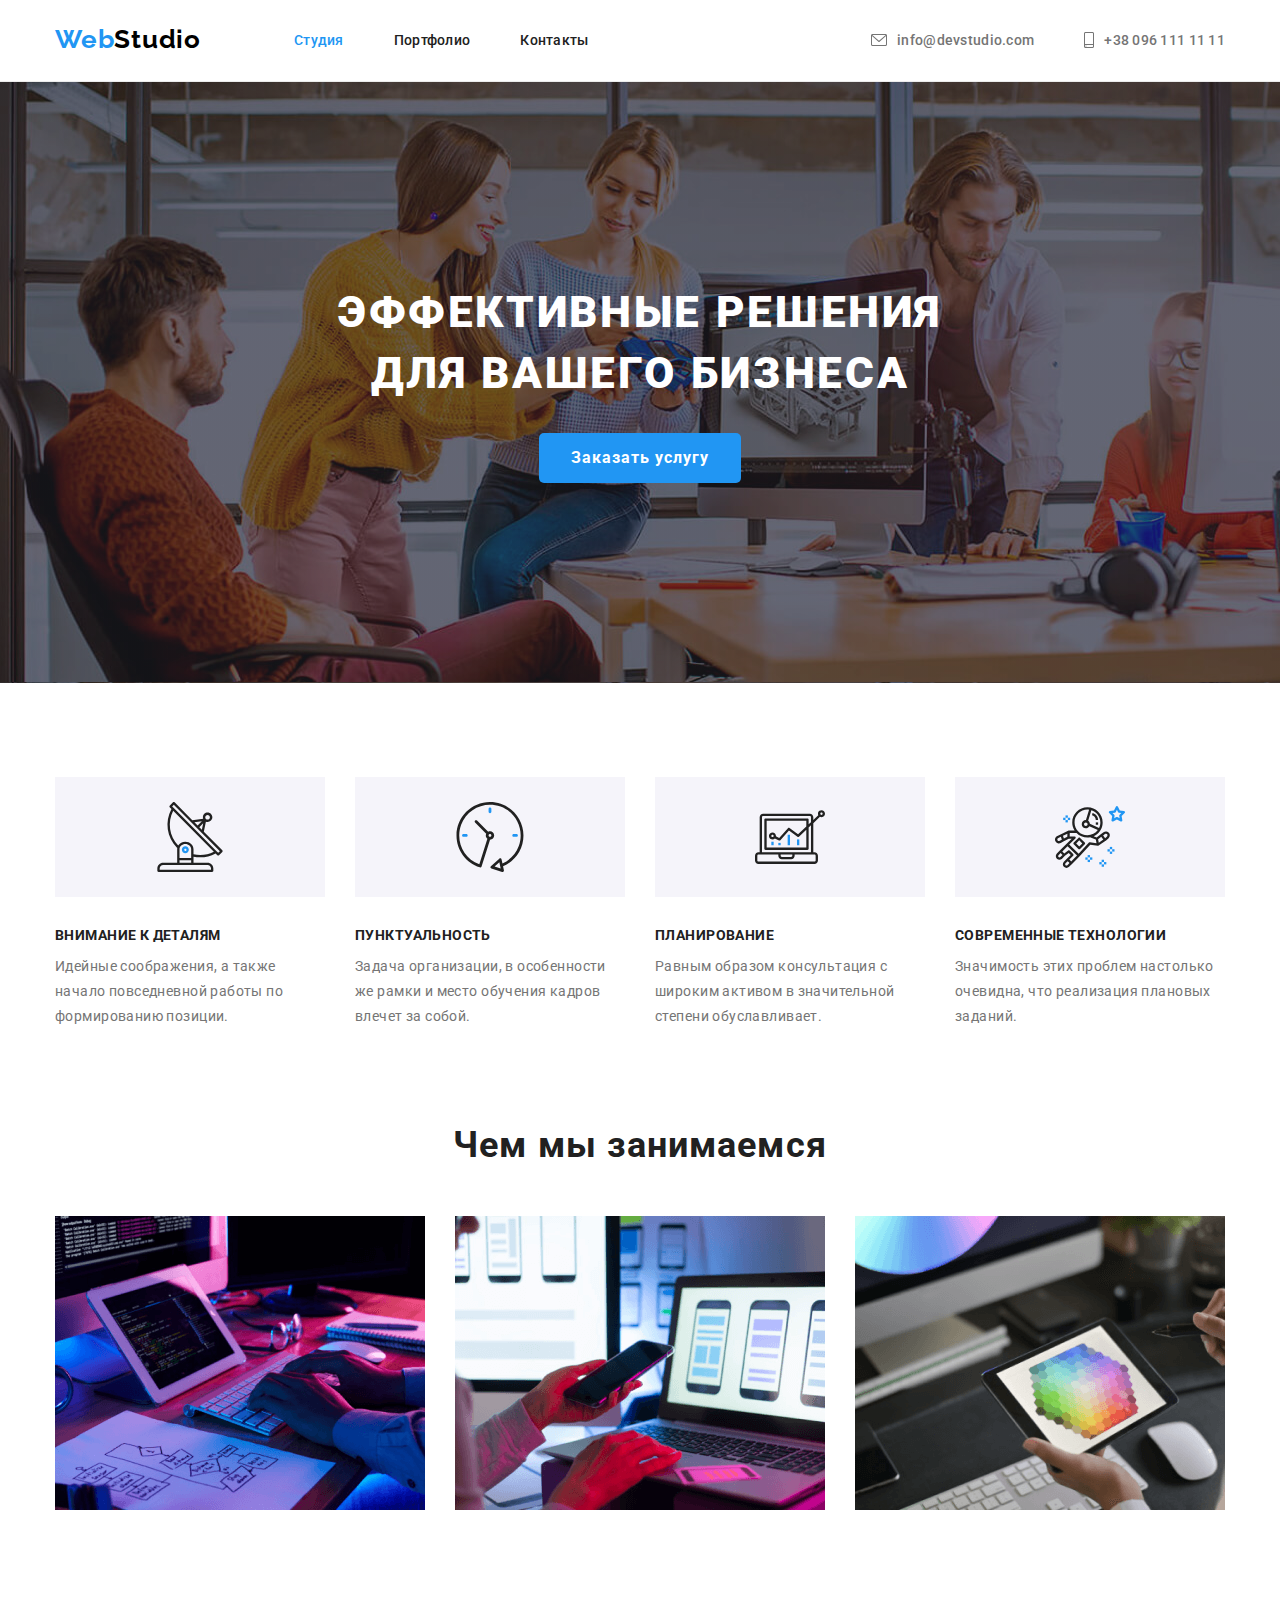
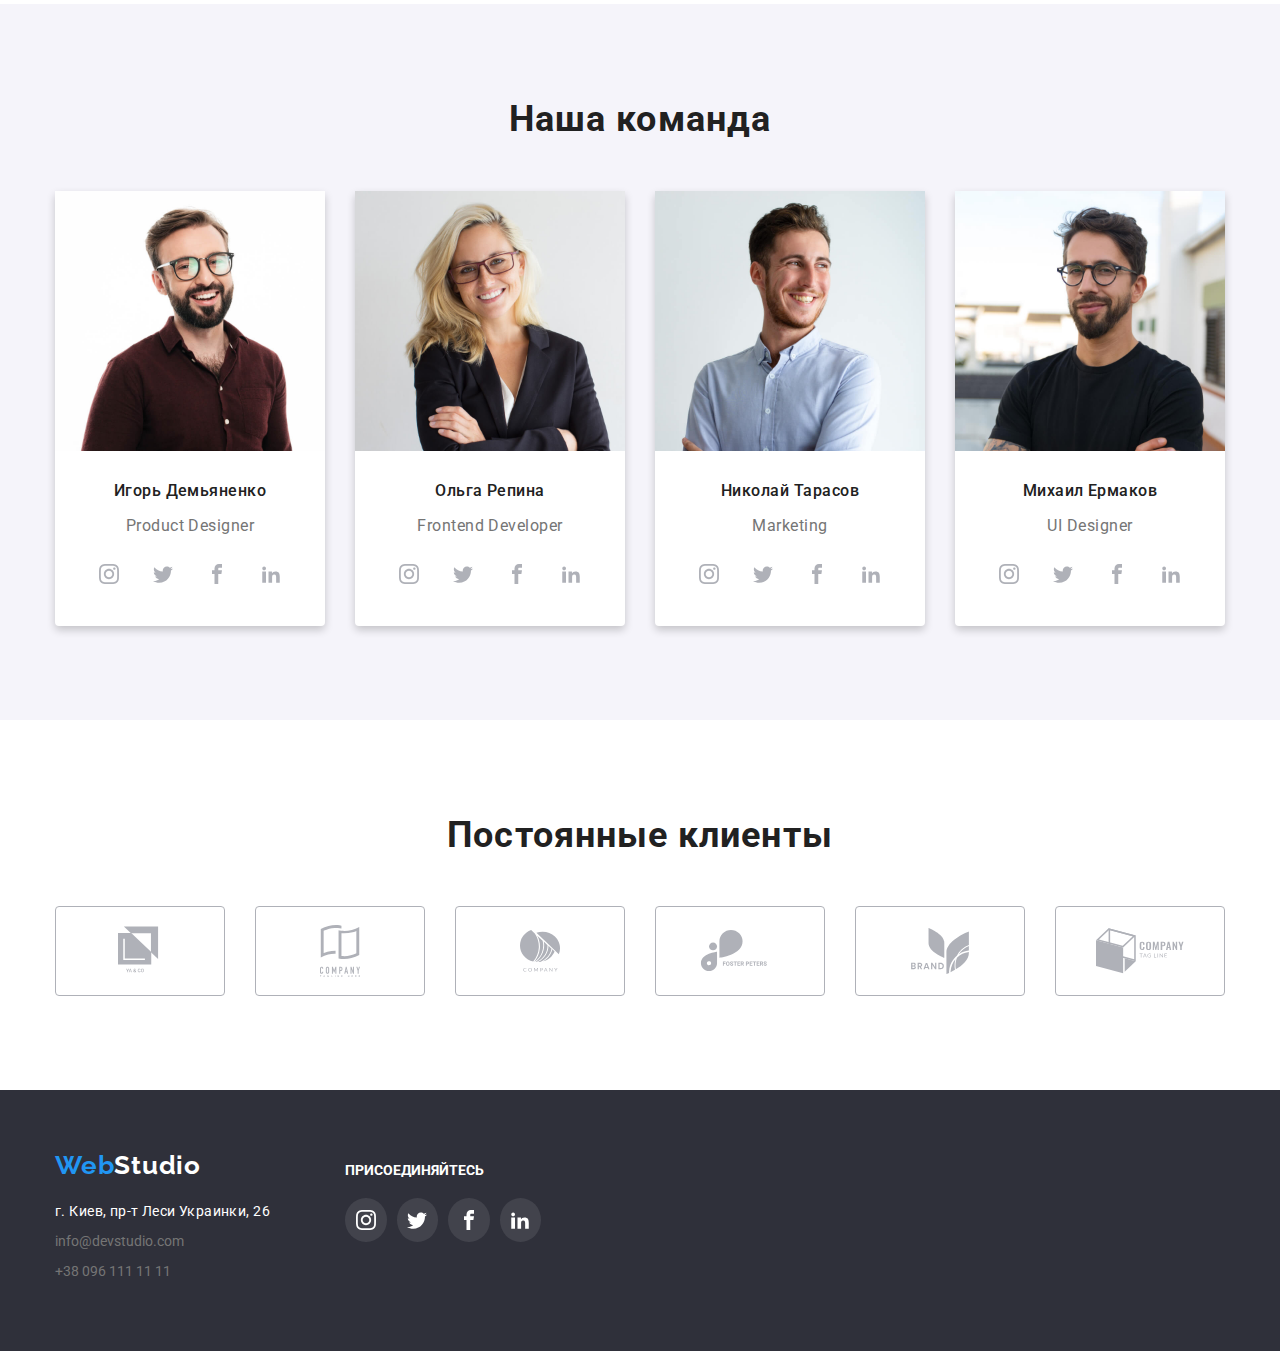
==== commit 1d577ebc: "corrected comments second" ====
--- a/index.html
+++ b/index.html
@@ -6,8 +6,7 @@
     <meta http-equiv="X-UA-Compatible" content="ie=edge">
     <link rel="stylesheet" href="./css/normalize.css">
     <link rel="preconnect" href="https://fonts.gstatic.com">
-    <link href="https://fonts.googleapis.com/css2?family=Roboto:wght@400;500;700;900&display=swap" rel="stylesheet">
-    <link href="https://fonts.googleapis.com/css2?family=Raleway:wght@700&display=swap" rel="stylesheet">
+    <link href="https://fonts.googleapis.com/css2?family=Raleway:wght@700&family=Roboto:wght@400;500;700;900&display=swap" rel="stylesheet">
     <link rel="stylesheet" href="./css/variables.css">
     <link rel="stylesheet" href="./images/icons/sprite.svg">
     <link rel="stylesheet" href="./css/style.css">
@@ -26,24 +25,23 @@
             </nav>
             <ul class="header-nav-contacts">
                 <li class="header-icon-text">
-                    <a href="">
+                    <a href="mailto:info@devstudio.com">
                         <svg class="icon icon-envelope">
                             <use href="./images/icons/sprite.svg#envelope"></use>
                         </svg>
+                        info@devstudio.com
                     </a>
-                    <a href="mailto:info@devstudio.com">info@devstudio.com</a>
                 </li>
                 <li class="header-icon-text">
-                    <a href="">
+                    <a href="tel:+380961111111">
                         <svg class="icon icon-phone">
                             <use href="./images/icons/sprite.svg#phone"></use>
                         </svg>
-                    </a>
-                    <a href="tel:+380961111111">+38 096 111 11 11</a>
+                    +38 096 111 11 11</a>
                 </li>
             </ul>
         </div>
-    </header>
+    </header> 
     <main>
         <section class="ef-solutions">
             <div class="container solutions">
@@ -268,47 +266,50 @@
                 </ul>
             </div>
         </section>
+
+        <!-- секция ПОСТОЯННЫЕ КЛИЕНТЫ -->
+
         <section class="const-clients">
             <div class="container">
                 <h2>Постоянные клиенты</h2>
                 <ul class="clients">
-                    <li class="client client-yaco">
-                        <a href="">
+                    <li class="client">
+                        <a  class="client-svg" href="">
                             <svg class="icon icon-yaco">
                                 <use href="./images/icons/sprite.svg#yaco"></use>
                             </svg>
                         </a>
                     </li>
                     <li class="client client-tagline">
-                        <a href="">
+                        <a class="client-svg" href="">
                             <svg class="icon icon-tagline">
                                 <use href="./images/icons/sprite.svg#tagline"></use>
                             </svg>
                         </a>
                     </li>
                     <li class="client client-company">
-                        <a href="">
+                        <a class="client-svg" href="">
                             <svg class="icon icon-company">
                                 <use href="./images/icons/sprite.svg#company"></use>
                             </svg>
                         </a>
                     </li>
                     <li class="client client-foster">
-                        <a href="">
+                        <a class="client-svg" href="">
                             <svg class="icon icon-foster">
                                 <use href="./images/icons/sprite.svg#foster"></use>
                             </svg>
                         </a>
                     </li>
                     <li class="client client-brand">
-                        <a href="">
+                        <a class="client-svg" href="">
                             <svg class="icon icon-brand">
                                 <use href="./images/icons/sprite.svg#brand"></use>
                             </svg>
                         </a>
                     </li>
                     <li class="client client-companytl">
-                        <a href="">
+                        <a class="client-svg" href="">
                             <svg class="icon icon-companytl">
                                 <use href="./images/icons/sprite.svg#companytl"></use>
                             </svg>
@@ -343,21 +344,21 @@
                         </a>
                     </li>
                     <li>
-                        <a class="footer-social-icon-a"href="">
+                        <a class="footer-social-icon-a" href="">
                             <svg class="icon icon-f">
                                 <use href="./images/icons/sprite.svg#icon-twitter"></use>
                             </svg>
                         </a>
                     </li>
                     <li>
-                        <a class="footer-social-icon-a"href="">
+                        <a class="footer-social-icon-a" href="">
                             <svg class="icon icon-f">
                                 <use href="./images/icons/sprite.svg#icon-facebook"></use>
                             </svg>
                         </a>
                     </li>
                     <li>
-                        <a class="footer-social-icon-a"href="">
+                        <a class="footer-social-icon-a" href="">
                             <svg class="icon icon-f">
                                 <use href="./images/icons/sprite.svg#icon-linkedin2"></use>
                             </svg>
--- a/css/variables.css
+++ b/css/variables.css
@@ -5,7 +5,9 @@
     --on-back-text-op60: rgba(255, 255, 255, 0.6);
     --on-back-text: rgba(255, 255, 255, 1);
     --emblem-text: rgba(0,0,0,1);
+    --shadow-main: rgba(0,0,0,0.2);
     --back-main: rgba(47, 48, 58, 1);
+    --back-main-op40: rgba(47, 48, 58, 0.4);
     --back-ad-main: rgba(245, 244, 250, 1);
     --back-ad-hover: rgba(33, 150, 243, 1);
     --back-team: rgba(255, 255, 255, 1);
@@ -13,6 +15,7 @@
     --header-border: rgba(236,236,236,1);
     --social-icon-main: rgba(175,177,184,1);
     --social-icon-ad-main: rgba(238,238,238,0.1);
+    --gradient-op10:  rgba(255, 255, 255, 0.1);
 }
 
 
--- a/css/style.css
+++ b/css/style.css
@@ -44,12 +44,12 @@
     line-height: 1.2;
     letter-spacing: 0.03em;
 }
-.header-nav > a,
-.footer-em > a {
+.header-nav > a {
     font-family: 'Raleway', sans-serif;
     font-size: 26px;
-    padding-top: 32px;
-    padding-bottom: 32px;
+    font-weight: bold;
+    padding-top: 24px;
+    padding-bottom: 24px;
 }
 .header-nav-list {
     align-items: center;
@@ -59,6 +59,7 @@
     display: block;
     color: var(--main-text);
     font-size: 14px;
+    font-weight: 500;
     padding-top: 32px;
     padding-bottom: 32px;
     letter-spacing: 0.02em;
@@ -74,43 +75,46 @@
     color: var(--ad-hover-text);
 }
 .header-nav-contacts a {
-    display: block;
+    display: flex;
     color: var(--ad-main-text);
     font-size: 14px;
+    font-weight: 500;
     letter-spacing: 0.02em;
     line-height: 1.2;
     padding-top: 32px;
     padding-bottom: 32px;
-    margin-left: 10px;
-}
-.header a:hover {
+    align-items: center;
+}
+.header a:hover, .header a:focus {
     color: var(--ad-hover-text);
     cursor: pointer;
 }
 .header-icon-text svg {
-    display: block;
+    display: flex;
 }
 .header-icon-text {
     display: flex;
     align-items: center;
-}
-.header-icon-text:hover {
-    color: var(--ad-hover-text);
-}
-.header-icon-text svg:hover {
-    fill: var(--ad-hover-text);
 }
 .icon-envelope {
     width: 16px;
+    height: 12px;
+    margin-right: 10px;
+    fill: currentColor;
 }
 .icon-phone {
     width: 10px;
-}
-.ef-solutions,
-.footer {
-    background-color: var(--back-main);
+    height: 16px;
+    margin-right: 10px;
+    fill: currentColor;
+}
+/* --ЭФФЕКТИВНЫЕ РЕШЕНИЯ-- */
+
+.ef-solutions {
+    background-image: linear-gradient(to bottom, var(--back-main-op40), var(--back-main-op40)), url(../images/main.jpg);
     padding: 200px 0;
 }
+
 .solutions {
     display: flex;
     flex-direction: column;
@@ -137,7 +141,7 @@
     border-radius: 5px;
     border: none;
 }
-.btn:hover {
+.btn:hover, .btn:focus {
     cursor: pointer;
 }
 /* секция НАШИ ПРЕИМУЩЕСТВА */
@@ -154,6 +158,7 @@
 .edge h3 {
     text-transform: uppercase;
     font-size: 14px;
+    font-weight: bold;
     color: var(--main-text);
     margin: 0 0 10px 0;
     line-height: 1.2;
@@ -191,10 +196,11 @@
     padding-bottom: 94px;
 }
 .we-doing h2 {
-    font-size: 34px;
+    font-size: 36px;
+    font-weight: bold;
     color: var(--main-text);
     text-align: center;
-    line-height: 1.21;
+    line-height: 1.18;
     letter-spacing: 0.03em;
     margin: 0;
     margin-bottom: 50px;
@@ -215,6 +221,7 @@
 .sec-team h2 {
     color: var(--main-text);
     font-size: 36px;
+    font-weight: bold;
     text-align: center;
     line-height: 1.2;
     letter-spacing: 0.03em;
@@ -228,6 +235,7 @@
 .our-team h3 {
     color: var(--main-text);
     font-size: 16px;
+    font-weight: 500;
     line-height: 1.2;
     letter-spacing: 0.03em;
     margin: 0 0 10px 0;
@@ -236,12 +244,13 @@
     color: var(--ad-main-text);
     line-height: 1.2;
     letter-spacing: 0.03em;
-    margin: 0;
+    margin: 16px 0;
 }
 .our-team > li {
     width: 270px;
     background-color: var(--back-team);
     box-shadow: 0 4px 8px 0 rgba(0,0,0,0.2);
+    border-radius: 0 0 4px 4px;
 }
 .team-card-text {
     text-align: center;
@@ -249,7 +258,7 @@
 }
 .social-icon {
     display: flex;
-    padding: 16px 30px 0px 30px;
+    justify-content: center;
 }
 .social-icon li {
     width: 44px;
@@ -257,10 +266,10 @@
     border-radius: 50%;
     margin: 0 5px;
 }
-.social-icon li:hover {
+.social-icon li:hover, .social-icon li:focus {
     background-color: var(--back-ad-hover);
 }
-.social-icon svg:hover {
+.social-icon svg:hover, .social-icon svg:focus {
     fill: var(--on-back-text);
 }
 /* секция ПОСТОЯННЫЕ КЛИЕНТЫ */
@@ -281,77 +290,53 @@
     justify-content: space-between;
 }
 .client {
+    display: flex;
+    justify-content: center;
     width: 170px;
+    height: 90px;
     border: 1px solid var(--social-icon-main);
     border-radius: 4px;
 }
-.client-yaco svg {
-    box-sizing: content-box ;
-    display: block;
-    padding: 20px 63px;
+.client-svg {
+    display: flex;
+    align-items: center;
 }
 .icon-yaco {
     width: 44px;
     height: 50px;
 }
-.client-tagline svg {
-    box-sizing: content-box ;
-    display: block;
-    padding: 19px 65px;
-}
 .icon-tagline {
     width: 40px;
     height: 52px;
 }
-.client-company svg {
-    box-sizing: content-box ;
-    display: block;
-    padding: 24px 64px;
-}
 .icon-company {
     width: 42px;
     height: 42px;
 }
-.client-foster svg {
-    box-sizing: content-box ;
-    display: block;
-    padding: 24px 45px;
-}
 .icon-foster {
     width: 80px;
     height: 42px;
 }
-.client-brand svg {
-    box-sizing: content-box ;
-    display: block;
-    padding: 22px 55px;
-}
 .icon-brand {
     width: 60px;
     height: 46px;
 
 }
-.client-companytl svg {
-    box-sizing: content-box ;
-    display: block;
-    padding: 22px 41px;
-}
 .icon-companytl {
     width: 88px;
     height: 46px;
 }
-.client svg:hover {
+.client svg:hover, .client svg:focus  {
     fill: var(--back-ad-hover);
 }
 .client:hover {
     border: 1px solid var(--back-ad-hover);
 }
-
 /* ПОРТФОЛИО */
 .sec-view {
     padding: 94px 0 64px 0;
 }
-.sec-view li:hover {
+.sec-view li:hover, .sec-view li:focus {
     cursor: pointer;
 }
 .tools {
@@ -372,9 +357,10 @@
     border: none;
     cursor: pointer;
 }
-.btns:hover {
+.btns:hover, .btns:focus {
     background-color: var(--back-ad-hover);
     color: var(--on-back-text);
+    box-shadow: 2px 4px 4px 2px var(--shadow-main);
 }
 .view {
     display: flex;
@@ -390,6 +376,9 @@
     border: 1px solid var(--line-view);
     margin-bottom: 30px;
 }
+.view li:hover, .view li:focus {
+    box-shadow: 0 4px 8px 0 var(--shadow-main);
+}
 .view h3 {
     color: var(--main-text);
     font-size: 18px;
@@ -404,6 +393,7 @@
 
 /* секция FOOTER */
 .footer {
+    background-color: var(--back-main);
     padding: 60px 0;
     margin: 0;
 }
@@ -414,7 +404,11 @@
     margin: 0 70px 0 0;
 }
 .footer-em > a {
+    font-family: 'Raleway', sans-serif;
+    font-size: 26px;
+    font-weight: bold;
     padding: 0;
+
 }
 .emblem-footer {
     color: var(--on-back-text);
@@ -435,7 +429,7 @@
     line-height: 1.5;
     margin: 0 0 9px 0;
 }
-.footer a:hover {
+.footer a:hover, .footer a:focus {
     color: var(--ad-hover-text);
     cursor: pointer;
 }
@@ -444,7 +438,7 @@
 }
 .footer-join > p {
     margin: 0;
-    padding-left: 5px;
+    padding: 12px 0 20px 5px;
     text-transform: uppercase;
     font-weight: 700;
     font-size: 14px;
@@ -452,7 +446,6 @@
 }
 .footer .social-icon {
     width: 206px;
-    padding: 20px 0 0 0;
 }
 .footer-social-icon-a {
     display: flex;
@@ -460,7 +453,7 @@
     background-color: var(--social-icon-ad-main);
     border-radius: 50%;
 }
-.footer-social-icon-a:hover {
+.footer-social-icon-a:hover, .footer-social-icon-a:focus {
     background-color: var(--back-ad-hover);
 }
 .icon-f {
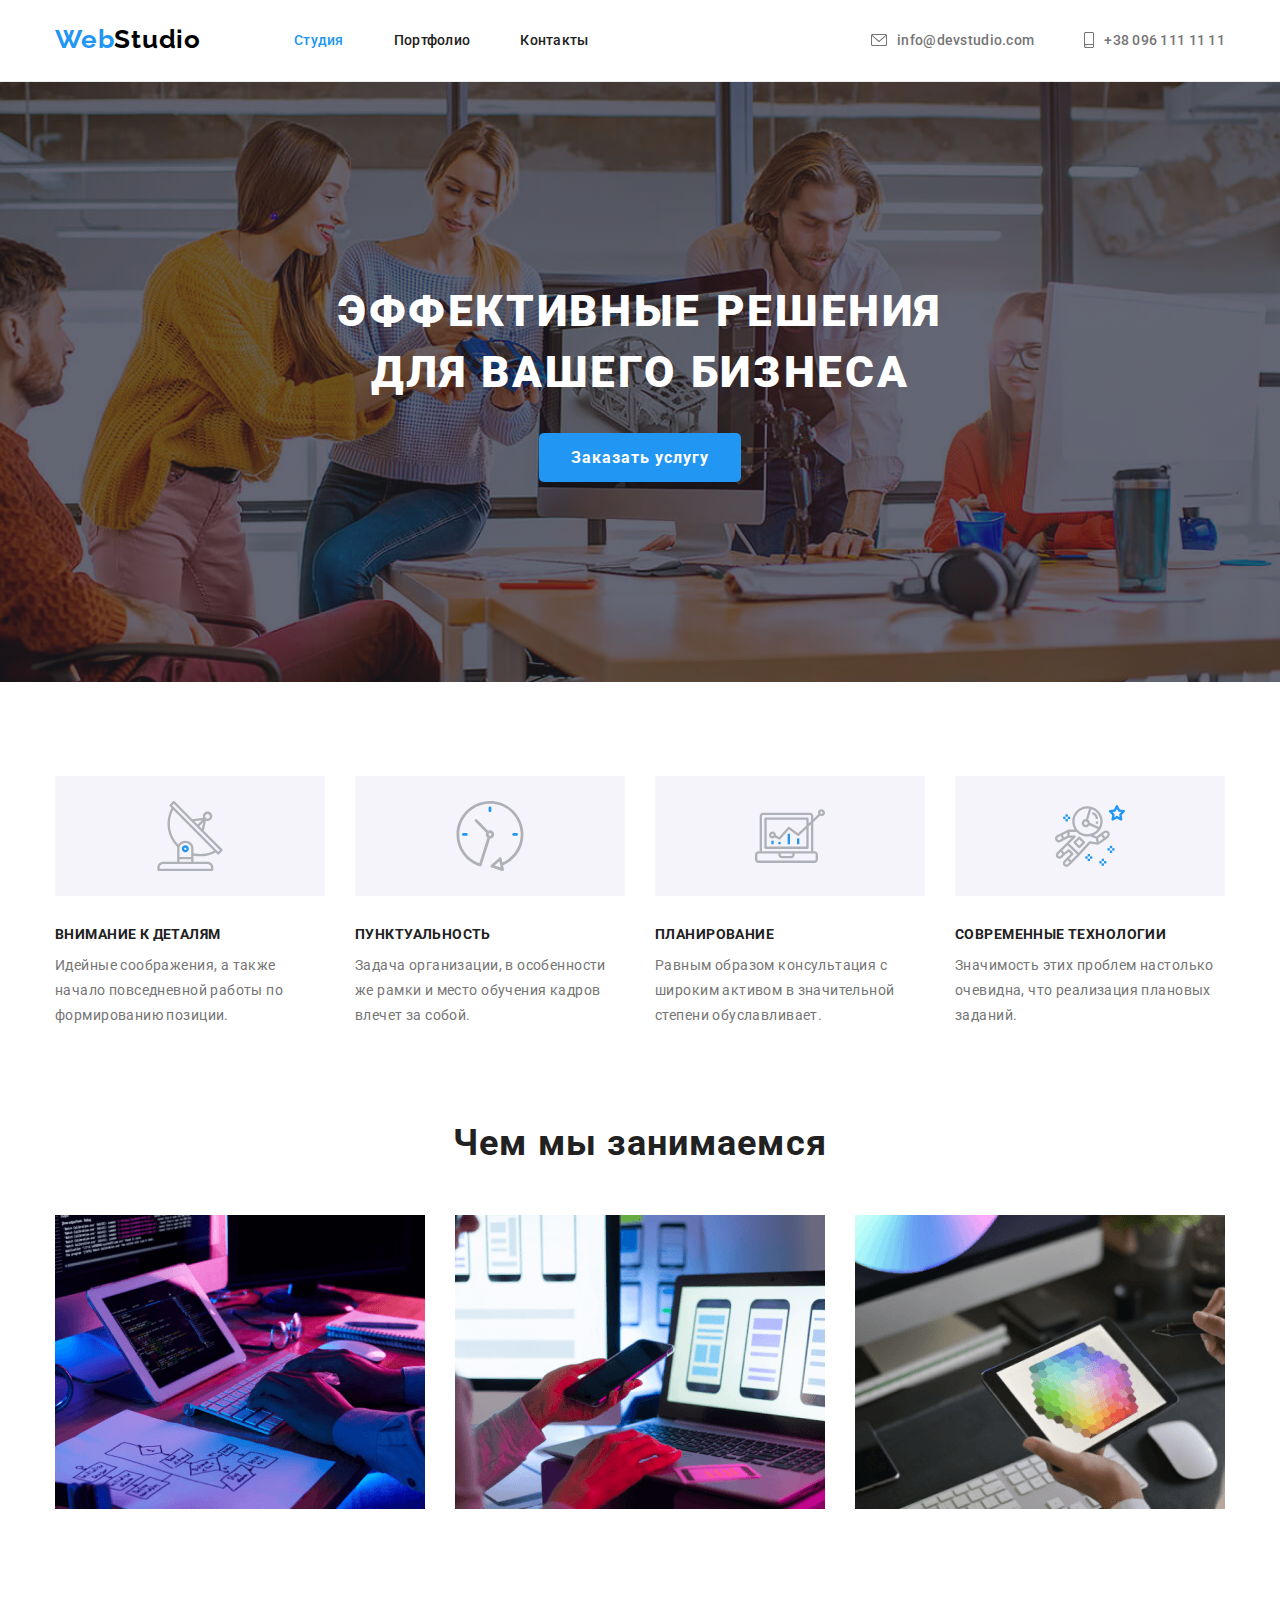
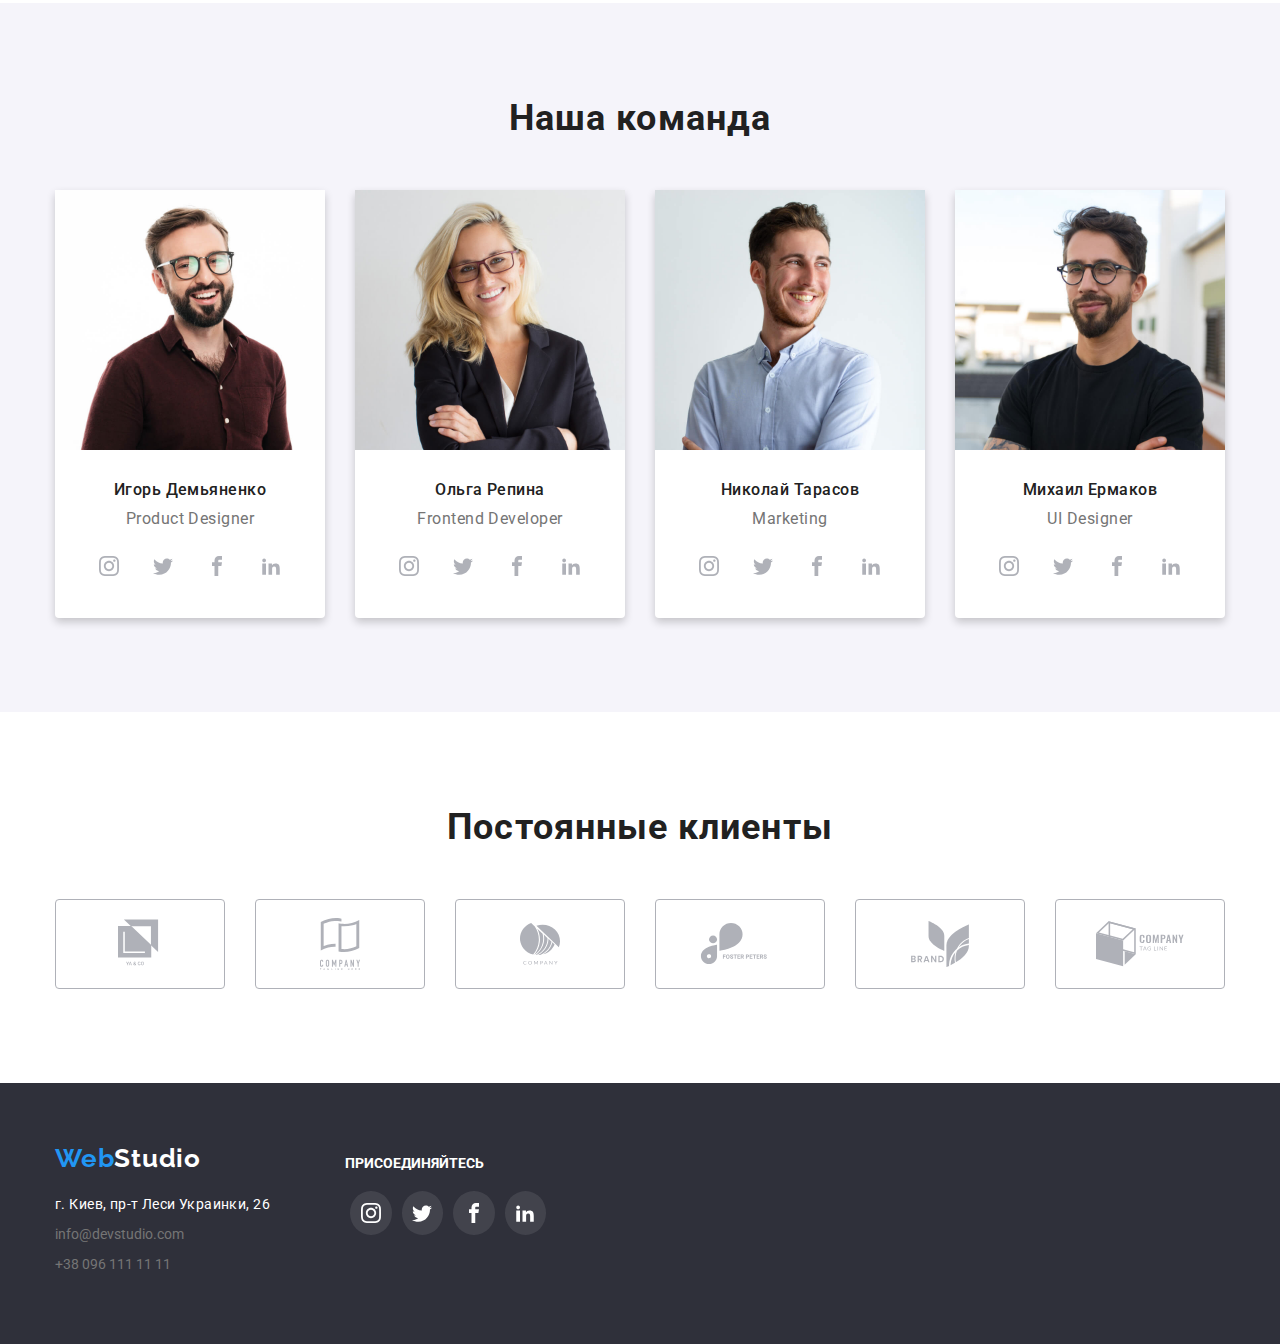
==== commit 11ddd807: "edits without focus" ====
--- a/index.html
+++ b/index.html
@@ -280,35 +280,35 @@
                             </svg>
                         </a>
                     </li>
-                    <li class="client client-tagline">
+                    <li class="client">
                         <a class="client-svg" href="">
                             <svg class="icon icon-tagline">
                                 <use href="./images/icons/sprite.svg#tagline"></use>
                             </svg>
                         </a>
                     </li>
-                    <li class="client client-company">
+                    <li class="client">
                         <a class="client-svg" href="">
                             <svg class="icon icon-company">
                                 <use href="./images/icons/sprite.svg#company"></use>
                             </svg>
                         </a>
                     </li>
-                    <li class="client client-foster">
+                    <li class="client">
                         <a class="client-svg" href="">
                             <svg class="icon icon-foster">
                                 <use href="./images/icons/sprite.svg#foster"></use>
                             </svg>
                         </a>
                     </li>
-                    <li class="client client-brand">
+                    <li class="client">
                         <a class="client-svg" href="">
                             <svg class="icon icon-brand">
                                 <use href="./images/icons/sprite.svg#brand"></use>
                             </svg>
                         </a>
                     </li>
-                    <li class="client client-companytl">
+                    <li class="client">
                         <a class="client-svg" href="">
                             <svg class="icon icon-companytl">
                                 <use href="./images/icons/sprite.svg#companytl"></use>
--- a/css/style.css
+++ b/css/style.css
@@ -112,9 +112,14 @@
 
 .ef-solutions {
     background-image: linear-gradient(to bottom, var(--back-main-op40), var(--back-main-op40)), url(../images/main.jpg);
-    padding: 200px 0;
-}
-
+    max-width: 1600px;
+    height: 600px;
+    background-repeat: no-repeat;
+    background-size: cover;
+    background-position: center;
+    display: flex;
+    align-items: center;
+}
 .solutions {
     display: flex;
     flex-direction: column;
@@ -179,17 +184,14 @@
     width: 70px;
     height: 70px;
 }
-.edge-icon svg {  
-    box-sizing: content-box ;
-    display: block;
-    padding: 25px 100px;
+.edge-icon-bg {
+    display: flex;
+    align-items: center;
+    justify-content: center;
+    background-color: var(--back-ad-main);
     fill: var(--main-text);
-}
-.edge-icon-bg {
-    background-color: var(--back-ad-main);
     margin-bottom: 30px;
-
-
+    height: 120px;
 }
 /* секция ЧЕМ МЫ ЗАНИМАЕМСЯ */
 .we-doing {
@@ -244,7 +246,7 @@
     color: var(--ad-main-text);
     line-height: 1.2;
     letter-spacing: 0.03em;
-    margin: 16px 0;
+    margin: 0 0 16px 0;
 }
 .our-team > li {
     width: 270px;
@@ -263,14 +265,18 @@
 .social-icon li {
     width: 44px;
     height: 44px;
+    margin: 0 5px;
+}
+.social-icon li:hover {
+    background-color: var(--back-ad-hover);
     border-radius: 50%;
-    margin: 0 5px;
-}
-.social-icon li:hover, .social-icon li:focus {
+    cursor: pointer;
+}
+.social-icon li:hover .icon-team {
+    fill: var(--on-back-text);
+}
+.social-icon li:focus {
     background-color: var(--back-ad-hover);
-}
-.social-icon svg:hover, .social-icon svg:focus {
-    fill: var(--on-back-text);
 }
 /* секция ПОСТОЯННЫЕ КЛИЕНТЫ */
 .const-clients {
@@ -326,11 +332,12 @@
     width: 88px;
     height: 46px;
 }
-.client svg:hover, .client svg:focus  {
-    fill: var(--back-ad-hover);
-}
 .client:hover {
     border: 1px solid var(--back-ad-hover);
+    cursor: pointer;
+}
+.client:hover .icon {
+    fill: var(--back-ad-hover);
 }
 /* ПОРТФОЛИО */
 .sec-view {
@@ -342,13 +349,13 @@
 .tools {
     display: flex;
     justify-content: center;
-}
-.tools li {
     margin-bottom: 50px;
+
 }
 .btns {
     background-color: var(--back-ad-main);
     color: var(--main-text);
+    font-weight: 500;
     line-height: 1.6;
     letter-spacing: 0.04em;
     padding: 6px 22px;
@@ -357,7 +364,7 @@
     border: none;
     cursor: pointer;
 }
-.btns:hover, .btns:focus {
+.btns:hover, .btns:focus    {
     background-color: var(--back-ad-hover);
     color: var(--on-back-text);
     box-shadow: 2px 4px 4px 2px var(--shadow-main);
@@ -369,14 +376,17 @@
     margin: 0;
 }
 .view-card-text {
-    padding: 20px 0 20px 24px;
+    padding: 20px 24px 20px 24px;
 }
 .view li {
     width: 370px;
     border: 1px solid var(--line-view);
     margin-bottom: 30px;
 }
-.view li:hover, .view li:focus {
+.view li:hover {
+    box-shadow: 0 4px 8px 0 var(--shadow-main);
+}
+.view li:focus {
     box-shadow: 0 4px 8px 0 var(--shadow-main);
 }
 .view h3 {
@@ -390,7 +400,6 @@
     line-height: 1.9;
     margin: 0;
 }
-
 /* секция FOOTER */
 .footer {
     background-color: var(--back-main);
@@ -435,10 +444,10 @@
 }
 .footer-join {
     color: var(--on-back-text);
+    padding: 12px 0 0 5px;
 }
 .footer-join > p {
-    margin: 0;
-    padding: 12px 0 20px 5px;
+    margin: 0 0 20px 0;
     text-transform: uppercase;
     font-weight: 700;
     font-size: 14px;
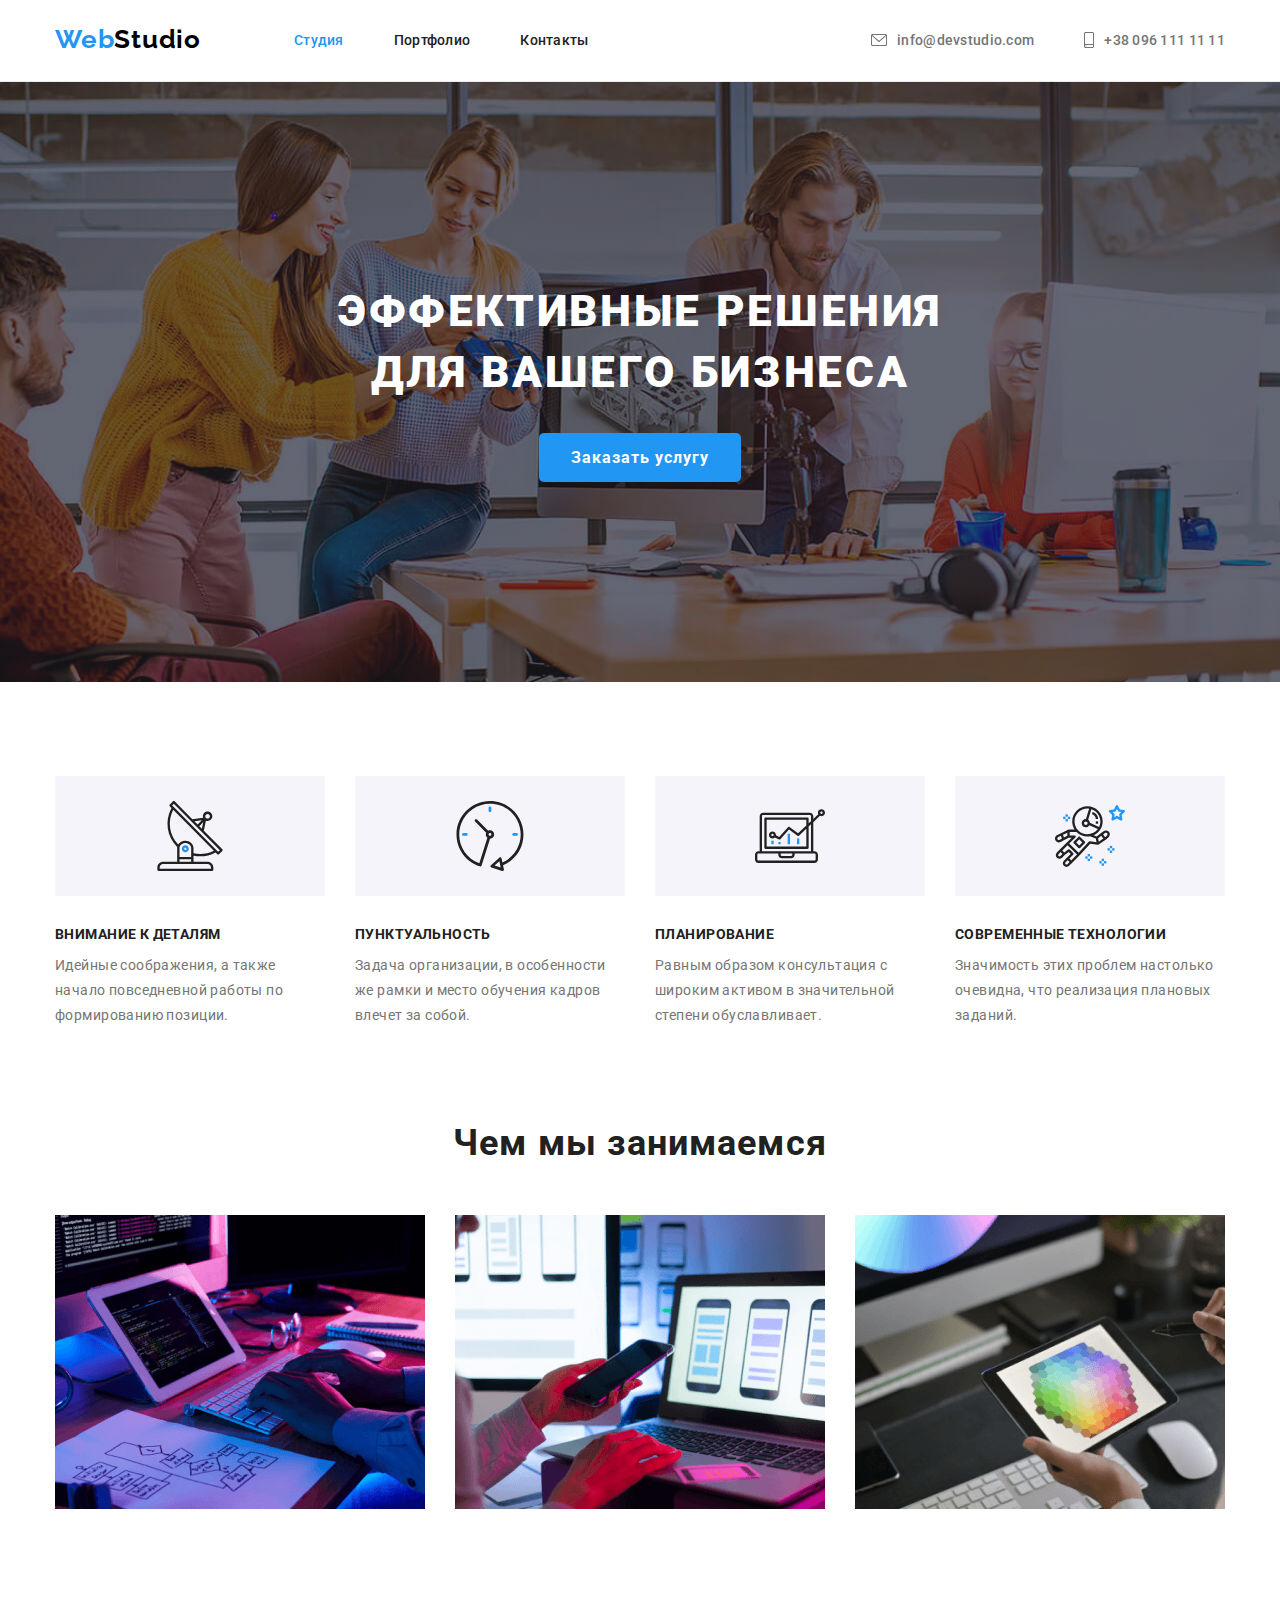
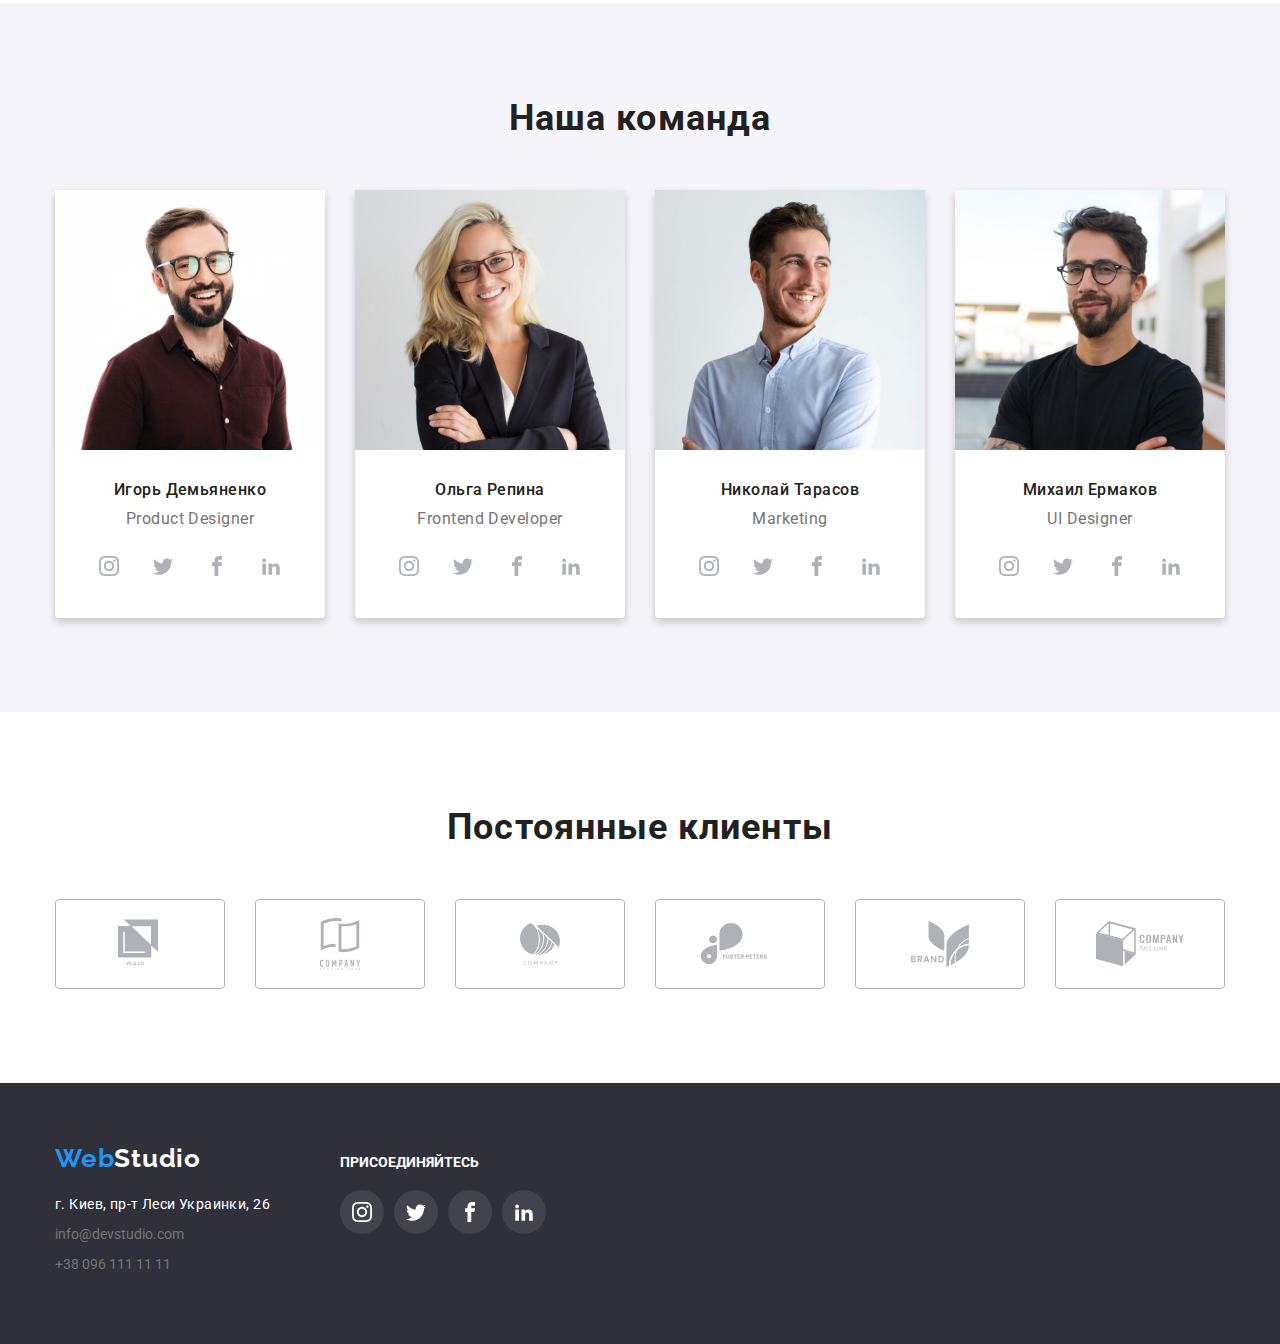
==== commit f7393378: "footer with baseline" ====
--- a/index.html
+++ b/index.html
@@ -273,43 +273,43 @@
             <div class="container">
                 <h2>Постоянные клиенты</h2>
                 <ul class="clients">
-                    <li class="client">
-                        <a  class="client-svg" href="">
+                    <li>
+                        <a  class="client-svg client" href="">
                             <svg class="icon icon-yaco">
                                 <use href="./images/icons/sprite.svg#yaco"></use>
                             </svg>
                         </a>
                     </li>
-                    <li class="client">
-                        <a class="client-svg" href="">
+                    <li>
+                        <a class="client-svg client" href="">
                             <svg class="icon icon-tagline">
                                 <use href="./images/icons/sprite.svg#tagline"></use>
                             </svg>
                         </a>
                     </li>
-                    <li class="client">
-                        <a class="client-svg" href="">
+                    <li>
+                        <a class="client-svg client" href="">
                             <svg class="icon icon-company">
                                 <use href="./images/icons/sprite.svg#company"></use>
                             </svg>
                         </a>
                     </li>
-                    <li class="client">
-                        <a class="client-svg" href="">
+                    <li>
+                        <a class="client-svg client" href="">
                             <svg class="icon icon-foster">
                                 <use href="./images/icons/sprite.svg#foster"></use>
                             </svg>
                         </a>
                     </li>
-                    <li class="client">
-                        <a class="client-svg" href="">
+                    <li>
+                        <a class="client-svg client" href="">
                             <svg class="icon icon-brand">
                                 <use href="./images/icons/sprite.svg#brand"></use>
                             </svg>
                         </a>
                     </li>
-                    <li class="client">
-                        <a class="client-svg" href="">
+                    <li>
+                        <a class="client-svg client" href="">
                             <svg class="icon icon-companytl">
                                 <use href="./images/icons/sprite.svg#companytl"></use>
                             </svg>
--- a/css/style.css
+++ b/css/style.css
@@ -7,6 +7,9 @@
     display: block;
     max-width: 100%;
     height: auto;
+}
+a {
+    display: block;
 }
 .icon {
     display: inline-block;
@@ -111,14 +114,15 @@
 /* --ЭФФЕКТИВНЫЕ РЕШЕНИЯ-- */
 
 .ef-solutions {
+    display: flex;
+    align-items: center;
     background-image: linear-gradient(to bottom, var(--back-main-op40), var(--back-main-op40)), url(../images/main.jpg);
     max-width: 1600px;
+    margin: 0 auto;
     height: 600px;
     background-repeat: no-repeat;
     background-size: cover;
-    background-position: center;
-    display: flex;
-    align-items: center;
+    background-position-x: center;
 }
 .solutions {
     display: flex;
@@ -183,13 +187,13 @@
 .icon-astronavt {
     width: 70px;
     height: 70px;
+    fill: var(--main-text);
 }
 .edge-icon-bg {
     display: flex;
     align-items: center;
     justify-content: center;
     background-color: var(--back-ad-main);
-    fill: var(--main-text);
     margin-bottom: 30px;
     height: 120px;
 }
@@ -275,9 +279,16 @@
 .social-icon li:hover .icon-team {
     fill: var(--on-back-text);
 }
-.social-icon li:focus {
+.social-icon a {
+    display: block;
+    border-radius: 50%;
+}
+.social-icon a:focus svg {
+    fill: var(--back-team);
+}
+.social-icon a:focus {
     background-color: var(--back-ad-hover);
-}
+    }
 /* секция ПОСТОЯННЫЕ КЛИЕНТЫ */
 .const-clients {
     padding-top: 94px;
@@ -339,6 +350,9 @@
 .client:hover .icon {
     fill: var(--back-ad-hover);
 }
+.client-svg:focus svg {
+    fill: var(--back-ad-hover);
+}
 /* ПОРТФОЛИО */
 .sec-view {
     padding: 94px 0 64px 0;
@@ -359,7 +373,7 @@
     line-height: 1.6;
     letter-spacing: 0.04em;
     padding: 6px 22px;
-    margin: 0 4px;
+    margin: 0 8px 0 0;
     border-radius: 5px;
     border: none;
     cursor: pointer;
@@ -386,7 +400,7 @@
 .view li:hover {
     box-shadow: 0 4px 8px 0 var(--shadow-main);
 }
-.view li:focus {
+.view-a:focus {
     box-shadow: 0 4px 8px 0 var(--shadow-main);
 }
 .view h3 {
@@ -408,9 +422,11 @@
 }
 .footer .container {
     display: flex;
+
 }
 .footer-em {
     margin: 0 70px 0 0;
+    align-self: baseline;
 }
 .footer-em > a {
     font-family: 'Raleway', sans-serif;
@@ -444,7 +460,8 @@
 }
 .footer-join {
     color: var(--on-back-text);
-    padding: 12px 0 0 5px;
+    align-self: baseline;
+
 }
 .footer-join > p {
     margin: 0 0 20px 0;
@@ -453,15 +470,17 @@
     font-size: 14px;
     line-height: 1.15;
 }
-.footer .social-icon {
-    width: 206px;
-}
 .footer-social-icon-a {
-    display: flex;
-    justify-content: center;
     background-color: var(--social-icon-ad-main);
     border-radius: 50%;
 }
+.footer-join a {
+    display: flex;
+    justify-content: center;
+}
+.footer-join li {
+    margin: 0 10px 0 0;
+}
 .footer-social-icon-a:hover, .footer-social-icon-a:focus {
     background-color: var(--back-ad-hover);
 }
